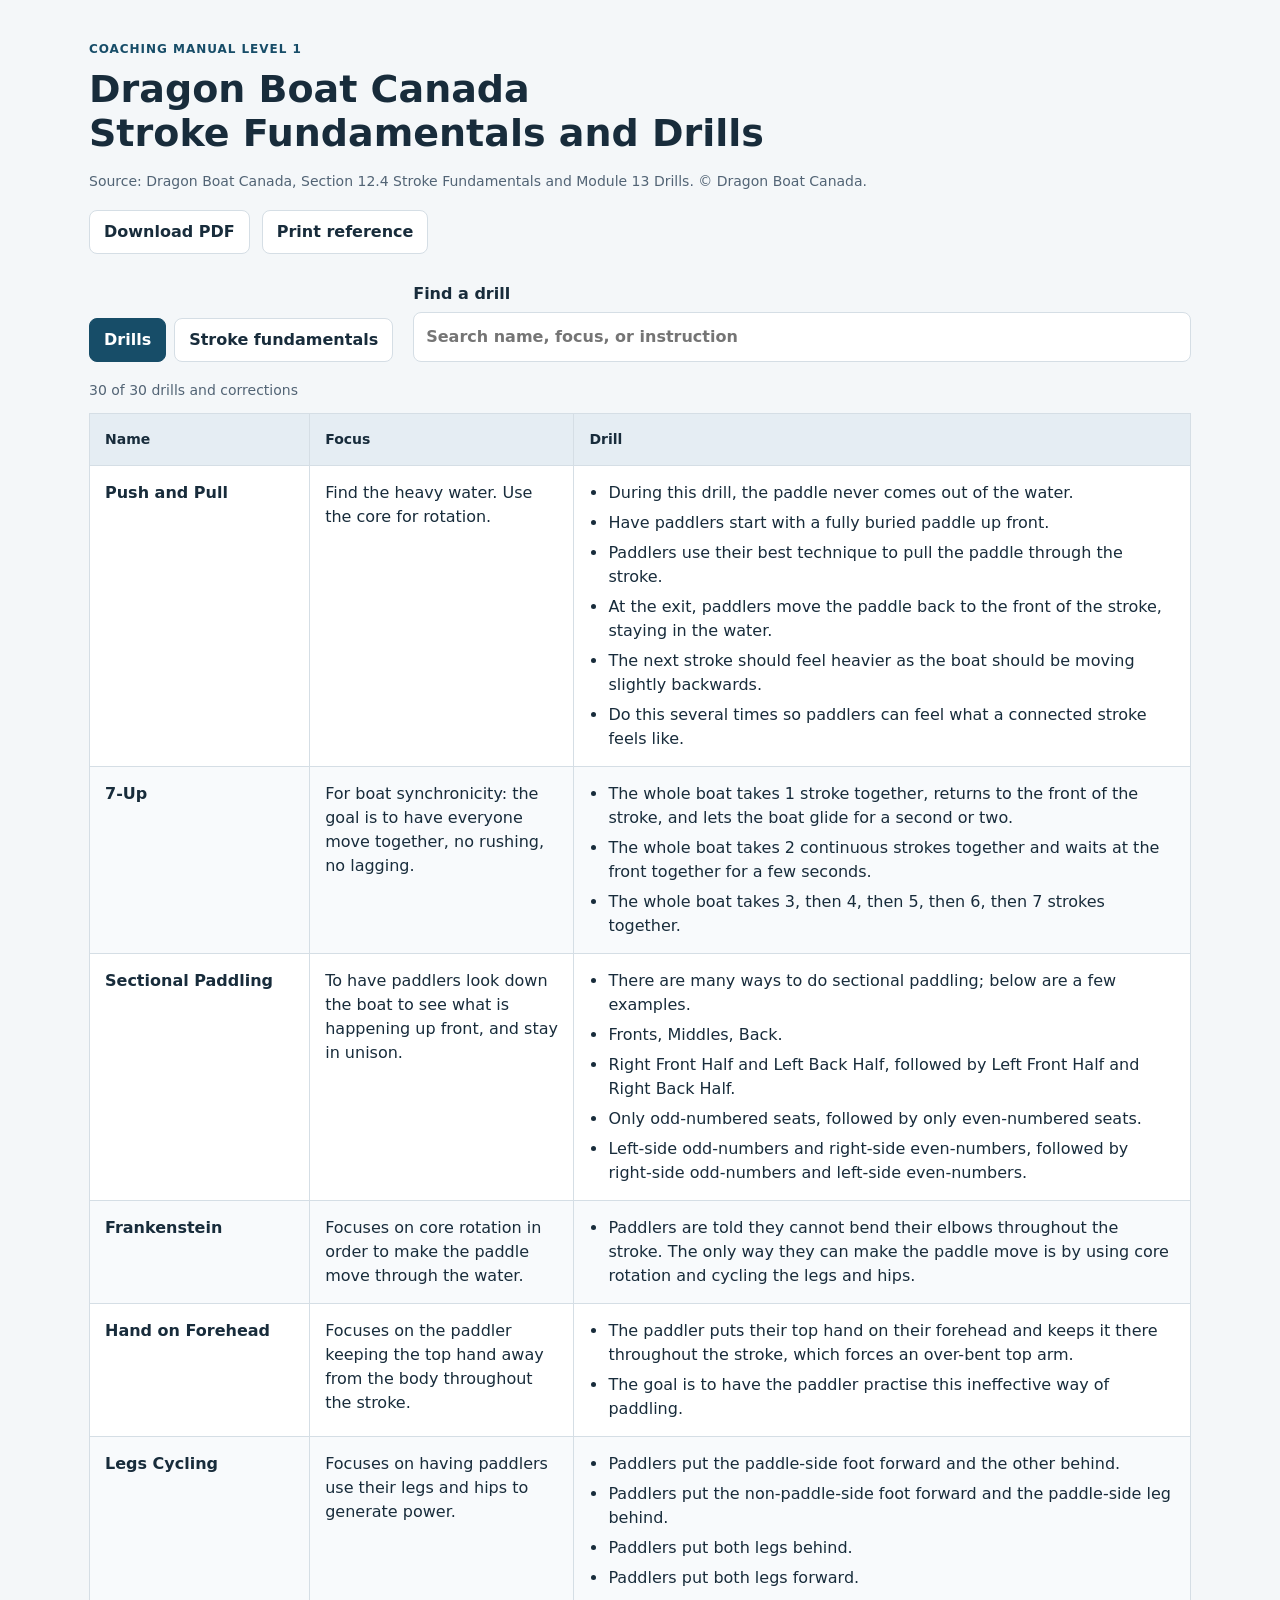
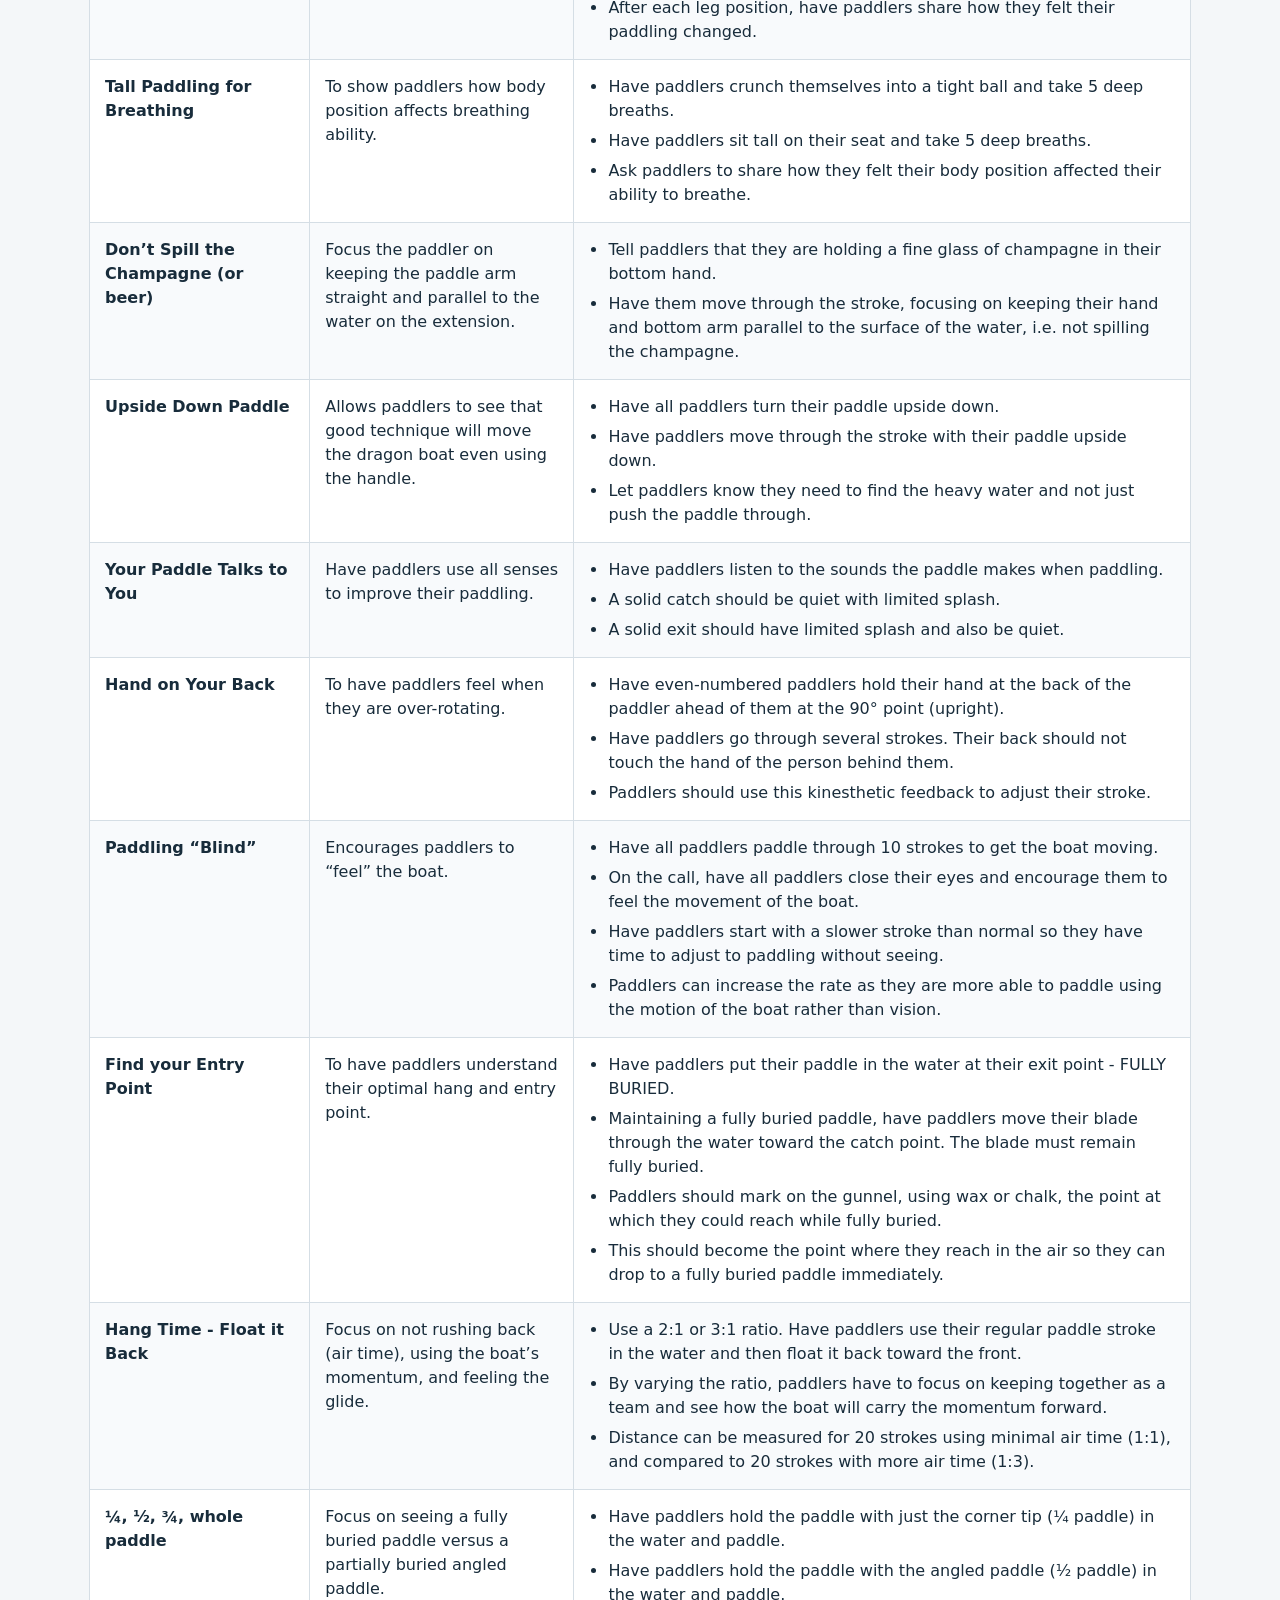
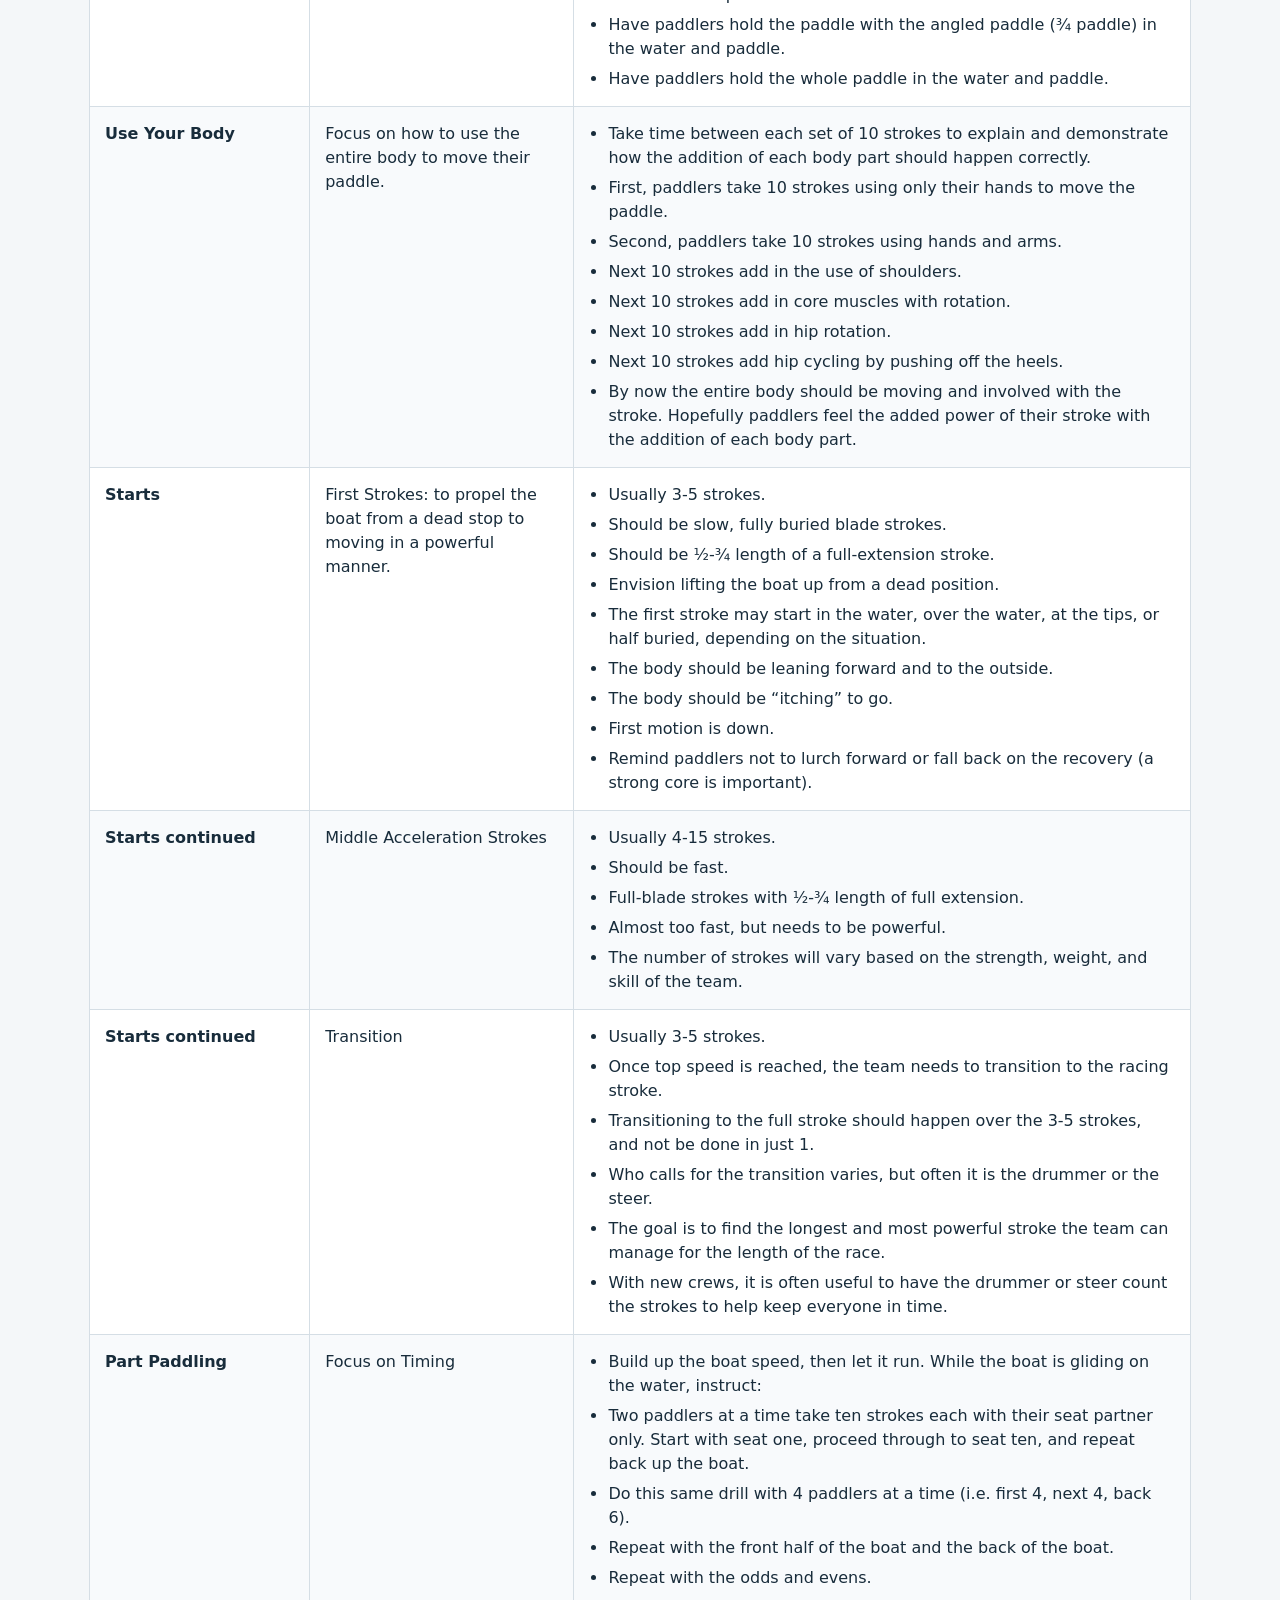
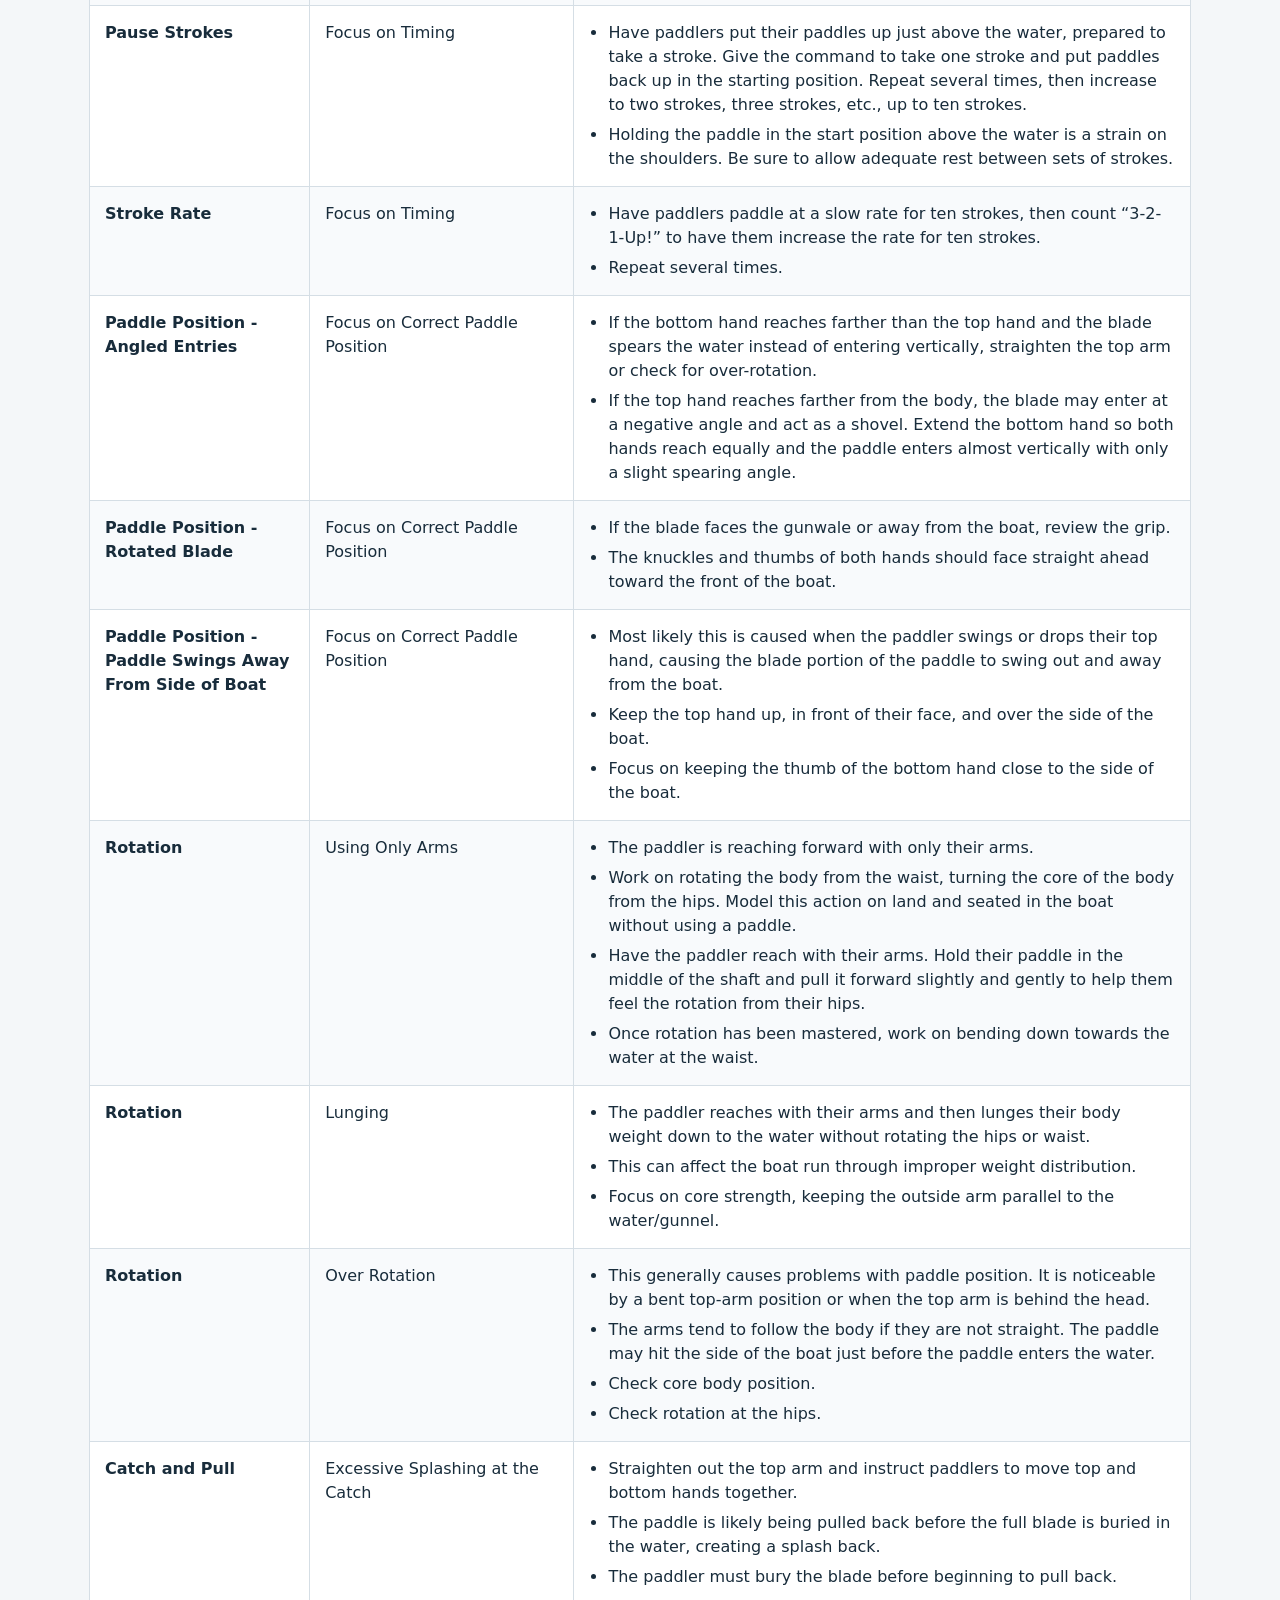
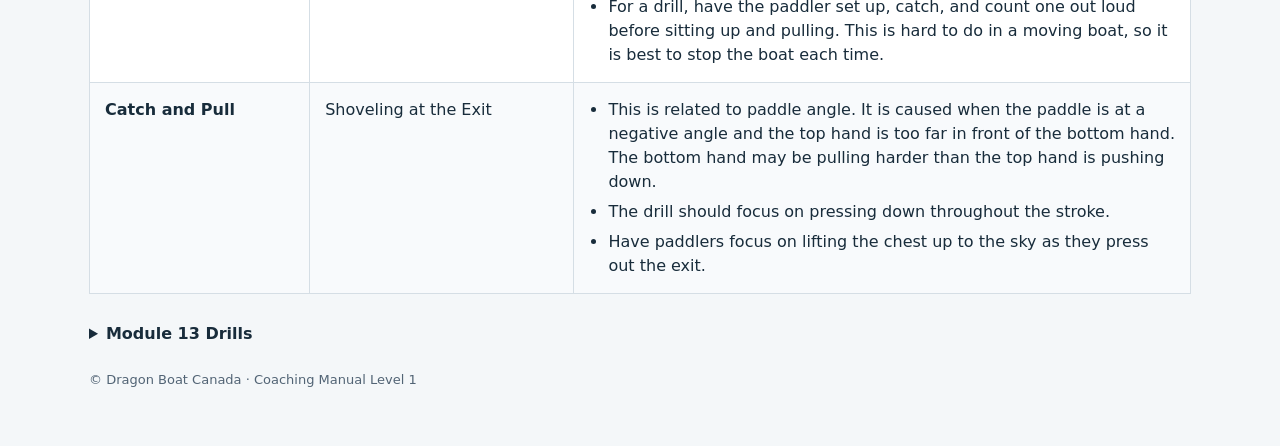
==== dbc-reference.html @ 9a739cdd "Add Dragon Boat Canada manual reference and PDF to coach library" ====
<!doctype html>
<html lang="en"><head><meta charset="utf-8"><meta name="viewport" content="width=device-width, initial-scale=1"><title>Dragon Boat Canada Coaching Reference</title>
<style>
:root{color-scheme:light;--ink:#182c3b;--muted:#526475;--line:#d5dee5;--blue:#174d68}*{box-sizing:border-box}body{margin:0;background:#f4f7f9;color:var(--ink);font:16px/1.5 system-ui,-apple-system,sans-serif}main{max-width:1150px;margin:auto;padding:32px 24px 56px}header{margin-bottom:28px}.eyebrow{font-size:12px;font-weight:700;letter-spacing:.08em;text-transform:uppercase;color:var(--blue)}h1{font-size:clamp(26px,4vw,38px);line-height:1.15;margin:10px 0 16px}h2{font-size:23px}p{margin:8px 0}.source{color:var(--muted);font-size:14px}.actions{display:flex;gap:12px;flex-wrap:wrap;margin-top:18px}a,button{font:inherit}a{color:var(--blue)}.action,button{border:1px solid var(--line);background:#fff;border-radius:8px;padding:9px 14px;color:var(--ink);text-decoration:none;font-weight:600;cursor:pointer}button[aria-pressed=true]{background:var(--blue);color:#fff;border-color:var(--blue)}button:focus-visible,a:focus-visible,input:focus-visible{outline:3px solid #efb44c;outline-offset:3px}.tools{display:flex;gap:20px;align-items:end;flex-wrap:wrap;margin-bottom:18px}.tabs{display:flex;gap:8px}label{display:grid;gap:6px;flex:1;min-width:200px;font-weight:600}input{padding:12px;border:1px solid var(--line);border-radius:8px;font:inherit;background:white;color:var(--ink)}.count{font-size:14px;color:var(--muted);margin-bottom:12px}table{width:100%;border-collapse:collapse;background:white;table-layout:fixed}th,td{border:1px solid var(--line);padding:15px;text-align:left;vertical-align:top}thead th{background:#e5edf3;font-size:14px}tbody tr:nth-child(even){background:#f8fafc}td:first-child{font-weight:650}td p{margin:0 0 7px}td ul{margin:0;padding-left:19px}li+li{margin-top:6px}#drillTable col:nth-child(1){width:20%}#drillTable col:nth-child(2){width:24%}#drillTable col:nth-child(3){width:56%}#fundTable col:nth-child(1){width:15%}.empty{padding:22px;background:#fff;border:1px solid var(--line)}[hidden]{display:none!important}details{margin-top:28px}summary{cursor:pointer;font-weight:700}details p{max-width:85ch}footer{margin-top:24px;color:var(--muted);font-size:13px}@media(max-width:640px){main{padding:22px 16px}.tabs{width:100%}table,tbody,tr,td{display:block;width:100%}thead{display:none}tr{border:1px solid var(--line);margin-bottom:16px}td{border:0;padding:12px 14px}td+td{border-top:1px solid #e8edf1}td:before{content:attr(data-label);display:block;color:var(--muted);font-size:12px;font-weight:700;text-transform:uppercase;margin-bottom:5px}td:first-child{background:#e5edf3}colgroup{display:none}}@media print{body{background:white;font-size:10pt}main{padding:0}.actions,.tools,details,.count{display:none}table{table-layout:auto}tr{break-inside:avoid}thead{display:table-header-group}th,td{padding:8px}h1{font-size:20pt}footer{font-size:8pt}}
</style></head><body><main>
<header><p class="eyebrow">Coaching Manual Level 1</p><h1>Dragon Boat Canada<br>Stroke Fundamentals and Drills</h1><p class="source">Source: Dragon Boat Canada, Section 12.4 Stroke Fundamentals and Module 13 Drills. © Dragon Boat Canada.</p><div class="actions"><a class="action" href="Dragon_Boat_Canada_Coach_Reference.pdf" download>Download PDF</a><button type="button" id="printReference">Print reference</button></div></header>
<div class="tools"><div class="tabs" role="group" aria-label="Reference section"><button type="button" data-view="drills" aria-pressed="true">Drills</button><button type="button" data-view="fundamentals" aria-pressed="false">Stroke fundamentals</button></div><label id="searchLabel">Find a drill<input id="search" type="search" placeholder="Search name, focus, or instruction"></label></div>
<section id="drillsView" aria-label="Drills"><p id="count" class="count" role="status"></p><table id="drillTable"><caption hidden>Dragon Boat Canada drills</caption><colgroup><col><col><col></colgroup><thead><tr><th scope="col">Name</th><th scope="col">Focus</th><th scope="col">Drill</th></tr></thead><tbody id="drillRows"></tbody></table><p id="empty" class="empty" hidden>No drills match that search.</p></section>
<section id="fundamentalsView" aria-label="Stroke fundamentals" hidden><table id="fundTable"><caption hidden>Stroke fundamentals by phase and level</caption><colgroup><col><col><col><col></colgroup><thead><tr><th scope="col">Stroke phase</th><th scope="col">Basic Position/Motion</th><th scope="col">Advanced Load</th><th scope="col">High Performance Speed</th></tr></thead><tbody id="fundRows"></tbody></table></section>
<details><summary>Module 13 Drills</summary><p>This will provide a few tried and tested drills to help a coach help their paddlers. It is always good practice to keep notes for oneself on what was effective and what can be modified for the next time. Collaborate with the coaches around you. Ask for their ideas and suggestions on how to help paddlers improve their stroke, and/or help the team work as a unit.</p><p>Good luck. Helping paddlers start with good technique will be beneficial to everyone.</p></details>
<footer>© Dragon Boat Canada · Coaching Manual Level 1</footer>
</main><script id="referenceData" type="application/json">{"drills": [{"name": "Push and Pull", "focus": "Find the heavy water. Use the core for rotation.", "instructions": ["During this drill, the paddle never comes out of the water.", "Have paddlers start with a fully buried paddle up front.", "Paddlers use their best technique to pull the paddle through the stroke.", "At the exit, paddlers move the paddle back to the front of the stroke, staying in the water.", "The next stroke should feel heavier as the boat should be moving slightly backwards.", "Do this several times so paddlers can feel what a connected stroke feels like."]}, {"name": "7-Up", "focus": "For boat synchronicity: the goal is to have everyone move together, no rushing, no lagging.", "instructions": ["The whole boat takes 1 stroke together, returns to the front of the stroke, and lets the boat glide for a second or two.", "The whole boat takes 2 continuous strokes together and waits at the front together for a few seconds.", "The whole boat takes 3, then 4, then 5, then 6, then 7 strokes together."]}, {"name": "Sectional Paddling", "focus": "To have paddlers look down the boat to see what is happening up front, and stay in unison.", "instructions": ["There are many ways to do sectional paddling; below are a few examples.", "Fronts, Middles, Back.", "Right Front Half and Left Back Half, followed by Left Front Half and Right Back Half.", "Only odd-numbered seats, followed by only even-numbered seats.", "Left-side odd-numbers and right-side even-numbers, followed by right-side odd-numbers and left-side even-numbers."]}, {"name": "Frankenstein", "focus": "Focuses on core rotation in order to make the paddle move through the water.", "instructions": ["Paddlers are told they cannot bend their elbows throughout the stroke. The only way they can make the paddle move is by using core rotation and cycling the legs and hips."]}, {"name": "Hand on Forehead", "focus": "Focuses on the paddler keeping the top hand away from the body throughout the stroke.", "instructions": ["The paddler puts their top hand on their forehead and keeps it there throughout the stroke, which forces an over-bent top arm.", "The goal is to have the paddler practise this ineffective way of paddling."]}, {"name": "Legs Cycling", "focus": "Focuses on having paddlers use their legs and hips to generate power.", "instructions": ["Paddlers put the paddle-side foot forward and the other behind.", "Paddlers put the non-paddle-side foot forward and the paddle-side leg behind.", "Paddlers put both legs behind.", "Paddlers put both legs forward.", "After each leg position, have paddlers share how they felt their paddling changed."]}, {"name": "Tall Paddling for Breathing", "focus": "To show paddlers how body position affects breathing ability.", "instructions": ["Have paddlers crunch themselves into a tight ball and take 5 deep breaths.", "Have paddlers sit tall on their seat and take 5 deep breaths.", "Ask paddlers to share how they felt their body position affected their ability to breathe."]}, {"name": "Don’t Spill the Champagne (or beer)", "focus": "Focus the paddler on keeping the paddle arm straight and parallel to the water on the extension.", "instructions": ["Tell paddlers that they are holding a fine glass of champagne in their bottom hand.", "Have them move through the stroke, focusing on keeping their hand and bottom arm parallel to the surface of the water, i.e. not spilling the champagne."]}, {"name": "Upside Down Paddle", "focus": "Allows paddlers to see that good technique will move the dragon boat even using the handle.", "instructions": ["Have all paddlers turn their paddle upside down.", "Have paddlers move through the stroke with their paddle upside down.", "Let paddlers know they need to find the heavy water and not just push the paddle through."]}, {"name": "Your Paddle Talks to You", "focus": "Have paddlers use all senses to improve their paddling.", "instructions": ["Have paddlers listen to the sounds the paddle makes when paddling.", "A solid catch should be quiet with limited splash.", "A solid exit should have limited splash and also be quiet."]}, {"name": "Hand on Your Back", "focus": "To have paddlers feel when they are over-rotating.", "instructions": ["Have even-numbered paddlers hold their hand at the back of the paddler ahead of them at the 90° point (upright).", "Have paddlers go through several strokes. Their back should not touch the hand of the person behind them.", "Paddlers should use this kinesthetic feedback to adjust their stroke."]}, {"name": "Paddling “Blind”", "focus": "Encourages paddlers to “feel” the boat.", "instructions": ["Have all paddlers paddle through 10 strokes to get the boat moving.", "On the call, have all paddlers close their eyes and encourage them to feel the movement of the boat.", "Have paddlers start with a slower stroke than normal so they have time to adjust to paddling without seeing.", "Paddlers can increase the rate as they are more able to paddle using the motion of the boat rather than vision."]}, {"name": "Find your Entry Point", "focus": "To have paddlers understand their optimal hang and entry point.", "instructions": ["Have paddlers put their paddle in the water at their exit point - FULLY BURIED.", "Maintaining a fully buried paddle, have paddlers move their blade through the water toward the catch point. The blade must remain fully buried.", "Paddlers should mark on the gunnel, using wax or chalk, the point at which they could reach while fully buried.", "This should become the point where they reach in the air so they can drop to a fully buried paddle immediately."]}, {"name": "Hang Time - Float it Back", "focus": "Focus on not rushing back (air time), using the boat’s momentum, and feeling the glide.", "instructions": ["Use a 2:1 or 3:1 ratio. Have paddlers use their regular paddle stroke in the water and then float it back toward the front.", "By varying the ratio, paddlers have to focus on keeping together as a team and see how the boat will carry the momentum forward.", "Distance can be measured for 20 strokes using minimal air time (1:1), and compared to 20 strokes with more air time (1:3)."]}, {"name": "¼, ½, ¾, whole paddle", "focus": "Focus on seeing a fully buried paddle versus a partially buried angled paddle.", "instructions": ["Have paddlers hold the paddle with just the corner tip (¼ paddle) in the water and paddle.", "Have paddlers hold the paddle with the angled paddle (½ paddle) in the water and paddle.", "Have paddlers hold the paddle with the angled paddle (¾ paddle) in the water and paddle.", "Have paddlers hold the whole paddle in the water and paddle."]}, {"name": "Use Your Body", "focus": "Focus on how to use the entire body to move their paddle.", "instructions": ["Take time between each set of 10 strokes to explain and demonstrate how the addition of each body part should happen correctly.", "First, paddlers take 10 strokes using only their hands to move the paddle.", "Second, paddlers take 10 strokes using hands and arms.", "Next 10 strokes add in the use of shoulders.", "Next 10 strokes add in core muscles with rotation.", "Next 10 strokes add in hip rotation.", "Next 10 strokes add hip cycling by pushing off the heels.", "By now the entire body should be moving and involved with the stroke. Hopefully paddlers feel the added power of their stroke with the addition of each body part."]}, {"name": "Starts", "focus": "First Strokes: to propel the boat from a dead stop to moving in a powerful manner.", "instructions": ["Usually 3-5 strokes.", "Should be slow, fully buried blade strokes.", "Should be ½-¾ length of a full-extension stroke.", "Envision lifting the boat up from a dead position.", "The first stroke may start in the water, over the water, at the tips, or half buried, depending on the situation.", "The body should be leaning forward and to the outside.", "The body should be “itching” to go.", "First motion is down.", "Remind paddlers not to lurch forward or fall back on the recovery (a strong core is important)."]}, {"name": "Starts continued", "focus": "Middle Acceleration Strokes", "instructions": ["Usually 4-15 strokes.", "Should be fast.", "Full-blade strokes with ½-¾ length of full extension.", "Almost too fast, but needs to be powerful.", "The number of strokes will vary based on the strength, weight, and skill of the team."]}, {"name": "Starts continued", "focus": "Transition", "instructions": ["Usually 3-5 strokes.", "Once top speed is reached, the team needs to transition to the racing stroke.", "Transitioning to the full stroke should happen over the 3-5 strokes, and not be done in just 1.", "Who calls for the transition varies, but often it is the drummer or the steer.", "The goal is to find the longest and most powerful stroke the team can manage for the length of the race.", "With new crews, it is often useful to have the drummer or steer count the strokes to help keep everyone in time."]}, {"name": "Part Paddling", "focus": "Focus on Timing", "instructions": ["Build up the boat speed, then let it run. While the boat is gliding on the water, instruct:", "Two paddlers at a time take ten strokes each with their seat partner only. Start with seat one, proceed through to seat ten, and repeat back up the boat.", "Do this same drill with 4 paddlers at a time (i.e. first 4, next 4, back 6).", "Repeat with the front half of the boat and the back of the boat.", "Repeat with the odds and evens."]}, {"name": "Pause Strokes", "focus": "Focus on Timing", "instructions": ["Have paddlers put their paddles up just above the water, prepared to take a stroke. Give the command to take one stroke and put paddles back up in the starting position. Repeat several times, then increase to two strokes, three strokes, etc., up to ten strokes.", "Holding the paddle in the start position above the water is a strain on the shoulders. Be sure to allow adequate rest between sets of strokes."]}, {"name": "Stroke Rate", "focus": "Focus on Timing", "instructions": ["Have paddlers paddle at a slow rate for ten strokes, then count “3-2-1-Up!” to have them increase the rate for ten strokes.", "Repeat several times."]}, {"name": "Paddle Position - Angled Entries", "focus": "Focus on Correct Paddle Position", "instructions": ["If the bottom hand reaches farther than the top hand and the blade spears the water instead of entering vertically, straighten the top arm or check for over-rotation.", "If the top hand reaches farther from the body, the blade may enter at a negative angle and act as a shovel. Extend the bottom hand so both hands reach equally and the paddle enters almost vertically with only a slight spearing angle."]}, {"name": "Paddle Position - Rotated Blade", "focus": "Focus on Correct Paddle Position", "instructions": ["If the blade faces the gunwale or away from the boat, review the grip.", "The knuckles and thumbs of both hands should face straight ahead toward the front of the boat."]}, {"name": "Paddle Position - Paddle Swings Away From Side of Boat", "focus": "Focus on Correct Paddle Position", "instructions": ["Most likely this is caused when the paddler swings or drops their top hand, causing the blade portion of the paddle to swing out and away from the boat.", "Keep the top hand up, in front of their face, and over the side of the boat.", "Focus on keeping the thumb of the bottom hand close to the side of the boat."]}, {"name": "Rotation", "focus": "Using Only Arms", "instructions": ["The paddler is reaching forward with only their arms.", "Work on rotating the body from the waist, turning the core of the body from the hips. Model this action on land and seated in the boat without using a paddle.", "Have the paddler reach with their arms. Hold their paddle in the middle of the shaft and pull it forward slightly and gently to help them feel the rotation from their hips.", "Once rotation has been mastered, work on bending down towards the water at the waist."]}, {"name": "Rotation", "focus": "Lunging", "instructions": ["The paddler reaches with their arms and then lunges their body weight down to the water without rotating the hips or waist.", "This can affect the boat run through improper weight distribution.", "Focus on core strength, keeping the outside arm parallel to the water/gunnel."]}, {"name": "Rotation", "focus": "Over Rotation", "instructions": ["This generally causes problems with paddle position. It is noticeable by a bent top-arm position or when the top arm is behind the head.", "The arms tend to follow the body if they are not straight. The paddle may hit the side of the boat just before the paddle enters the water.", "Check core body position.", "Check rotation at the hips."]}, {"name": "Catch and Pull", "focus": "Excessive Splashing at the Catch", "instructions": ["Straighten out the top arm and instruct paddlers to move top and bottom hands together.", "The paddle is likely being pulled back before the full blade is buried in the water, creating a splash back.", "The paddler must bury the blade before beginning to pull back.", "For a drill, have the paddler set up, catch, and count one out loud before sitting up and pulling. This is hard to do in a moving boat, so it is best to stop the boat each time."]}, {"name": "Catch and Pull", "focus": "Shoveling at the Exit", "instructions": ["This is related to paddle angle. It is caused when the paddle is at a negative angle and the top hand is too far in front of the bottom hand. The bottom hand may be pulling harder than the top hand is pushing down.", "The drill should focus on pressing down throughout the stroke.", "Have paddlers focus on lifting the chest up to the sky as they press out the exit."]}], "fundamentals": [[["Set-up loop"], ["Core/Torso posture", "Stable seated position", "Hip-to-shoulder rotation at setup"], ["Strong, open extended top arm", "Bottom-arm extension", "Lower-body load - loaded leg and rotated hips", "Tall body - hinge to use for entry"], ["Effective reach vs. absolute reach", "Complete set-up before moving to water"]], [["Catch"], ["Move body to water", "Paddle 90° or positive at bury", "Held rotation", "Fully buried blade before pull"], ["Applying weight to the water", "Finding support from the water", "Dropping bottom shoulder/lat to catch", "Loading top arm through body", "Finding load through body, not with arms"], ["Quick engagement to support", "Clean entry", "Establishing load at entry"]], [["Pull"], ["Lower body as momentum generator", "Hip - Core - Shoulder sequence of motion", "Arms follow body through stroke", "Constant depth of pull", "Movements continue throughout stroke"], ["Lift (sit-up) and rotate at the same time", "Lower (paddle-side) lat engaging", "Lift torso through lats from load on the water", "Downward pressure on blade", "Top arm tracks down and back, not forward"], ["Constant load on paddle, acceleration through the stroke", "Body ahead of hands/paddle through stroke"]], [["Exit/Recovery"], ["Body always slightly forward; athlete tall at exit", "Balanced (stable) movement through recovery", "Top arm not dropping below sternum", "Exit position at or before hip (high variability between crews)"], ["Continued paddle pressure to exit", "Using load of water to begin moving body forward", "Reload body through recovery", "Body moving forward to next set-up"], ["Quick disengagement from water - minimum time from load to paddle out of water", "Controlled recovery at speed - complete reload quickly to set-up", "Quiet recovery - minimum extraneous motion during recovery"]]]}</script><script>
const data=JSON.parse(document.getElementById('referenceData').textContent);
const esc=s=>String(s).replace(/[&<>"']/g,c=>({'&':'&amp;','<':'&lt;','>':'&gt;','"':'&quot;',"'":'&#39;'}[c]));
function renderDrills(query=''){const q=query.trim().toLocaleLowerCase();const rows=data.drills.filter(r=>[r.name,r.focus,...r.instructions].join(' ').toLocaleLowerCase().includes(q));document.getElementById('drillRows').innerHTML=rows.map(r=>`<tr><td data-label="Name">${esc(r.name)}</td><td data-label="Focus">${esc(r.focus)}</td><td data-label="Drill"><ul>${r.instructions.map(t=>`<li>${esc(t)}</li>`).join('')}</ul></td></tr>`).join('');document.getElementById('count').textContent=`${rows.length} of ${data.drills.length} drills and corrections`;document.getElementById('drillTable').hidden=!rows.length;document.getElementById('empty').hidden=!!rows.length;}
document.getElementById('fundRows').innerHTML=data.fundamentals.map(row=>`<tr>${row.map((col,i)=>`<td data-label="${['Stroke phase','Basic Position/Motion','Advanced Load','High Performance Speed'][i]}">${i===0?esc(col.join(' ')):`<ul>${col.map(t=>`<li>${esc(t)}</li>`).join('')}</ul>`}</td>`).join('')}</tr>`).join('');
document.getElementById('search').addEventListener('input',e=>renderDrills(e.target.value));document.querySelectorAll('[data-view]').forEach(b=>b.addEventListener('click',()=>{const isDrills=b.dataset.view==='drills';document.getElementById('drillsView').hidden=!isDrills;document.getElementById('fundamentalsView').hidden=isDrills;document.getElementById('searchLabel').hidden=!isDrills;document.querySelectorAll('[data-view]').forEach(x=>x.setAttribute('aria-pressed',String(x===b)));}));document.getElementById('printReference').addEventListener('click',()=>window.print());renderDrills();
</script></body></html>
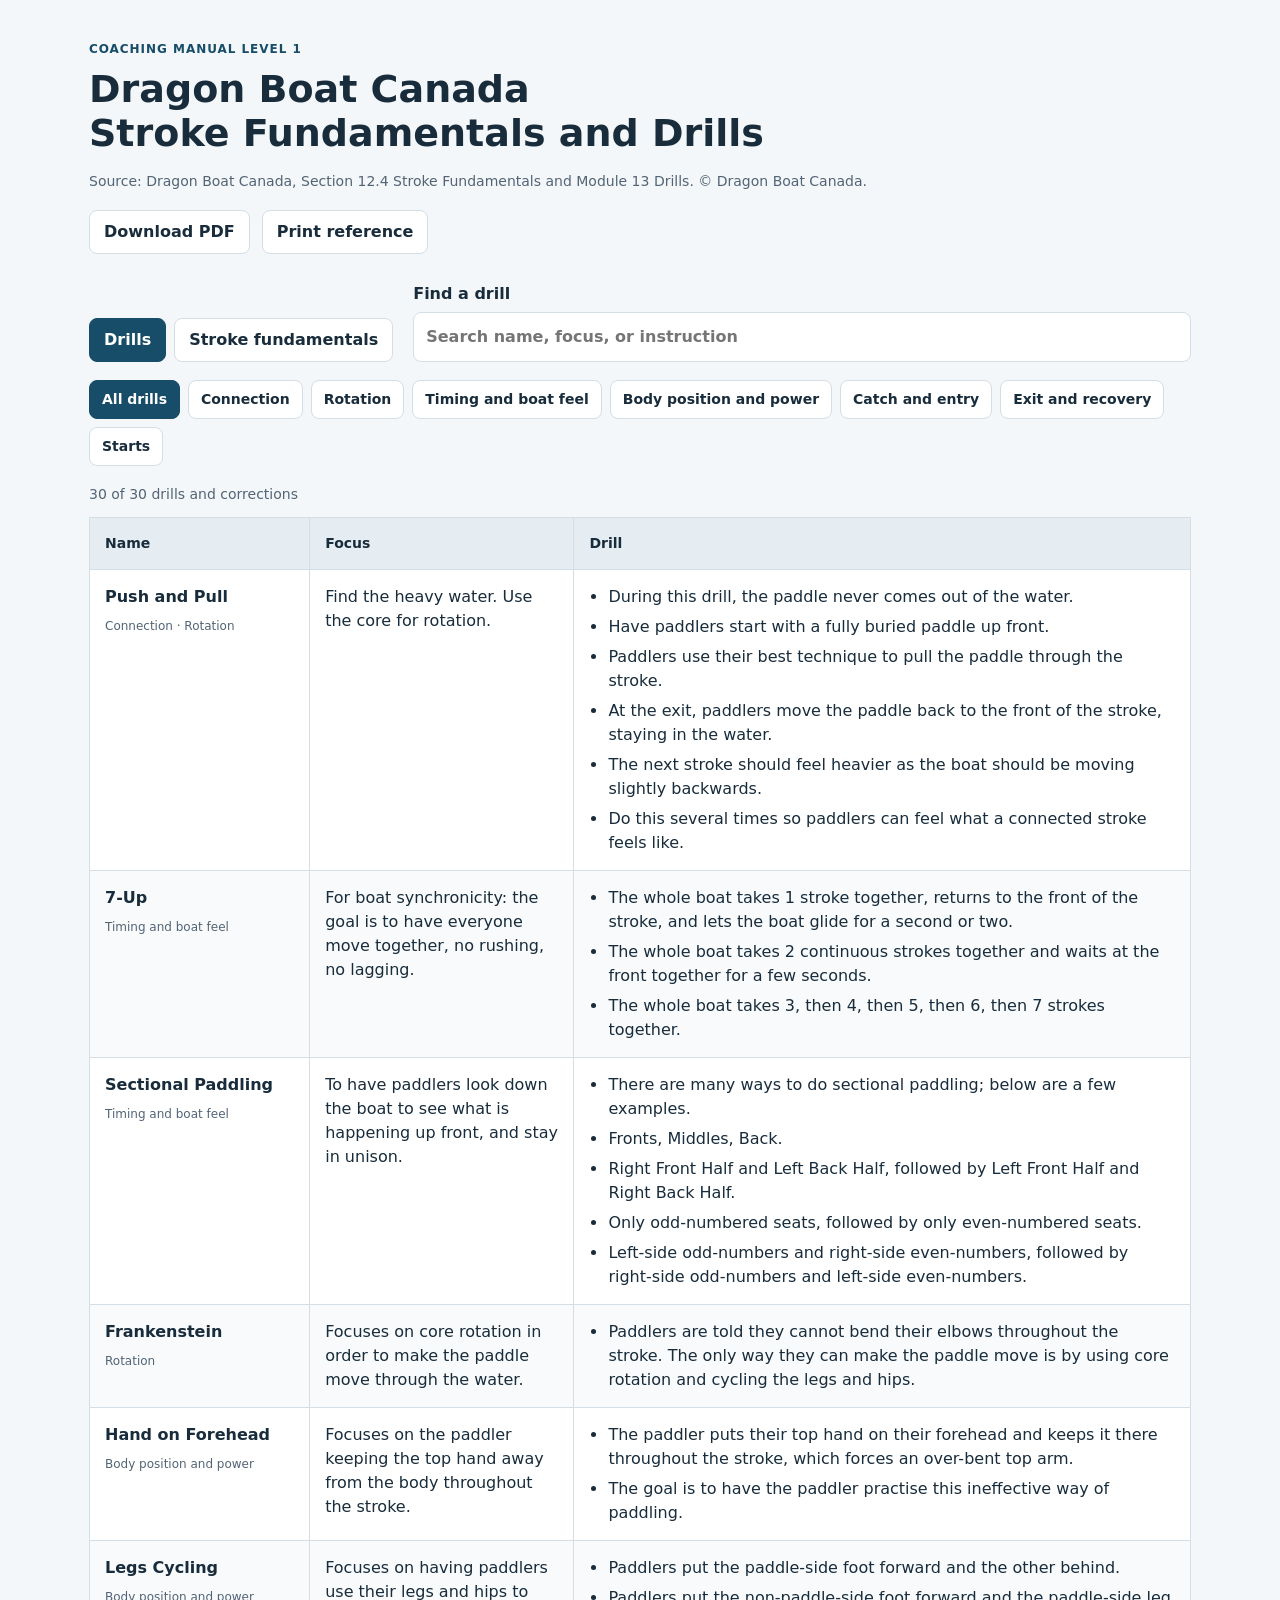
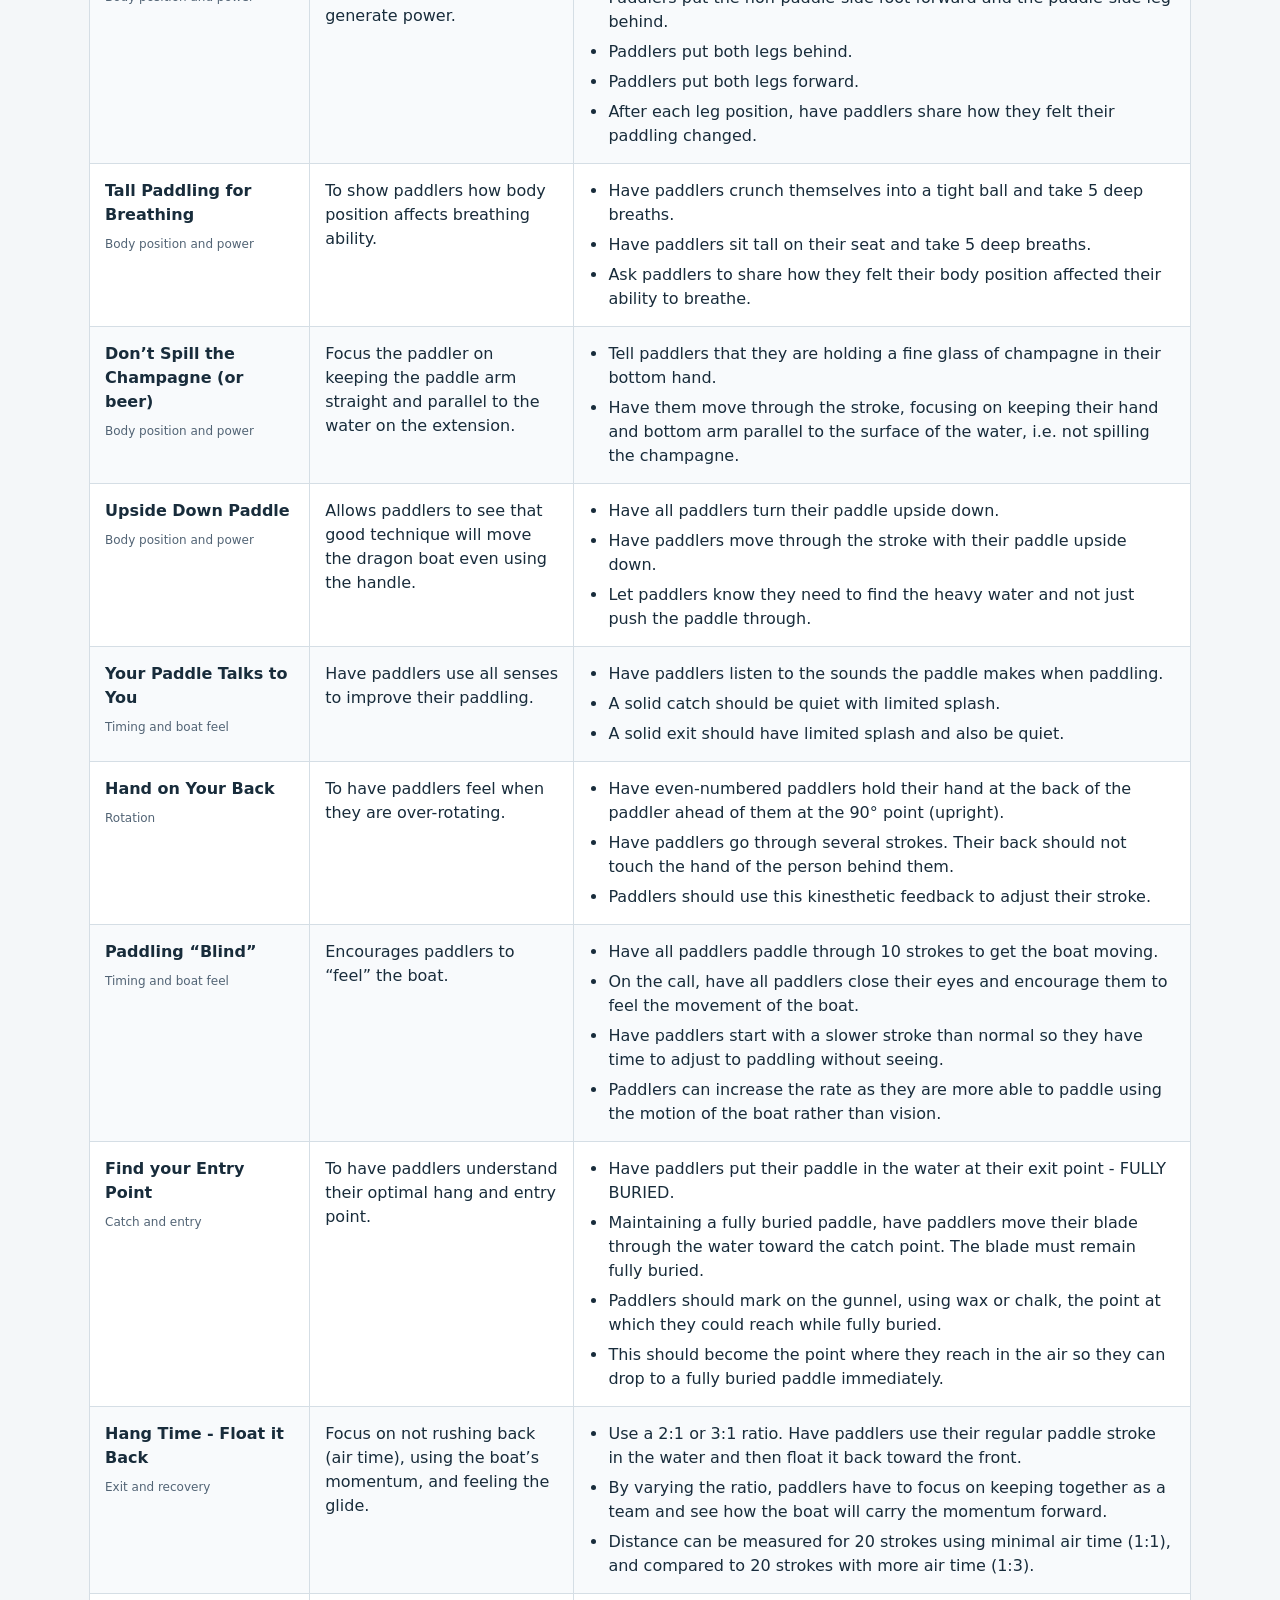
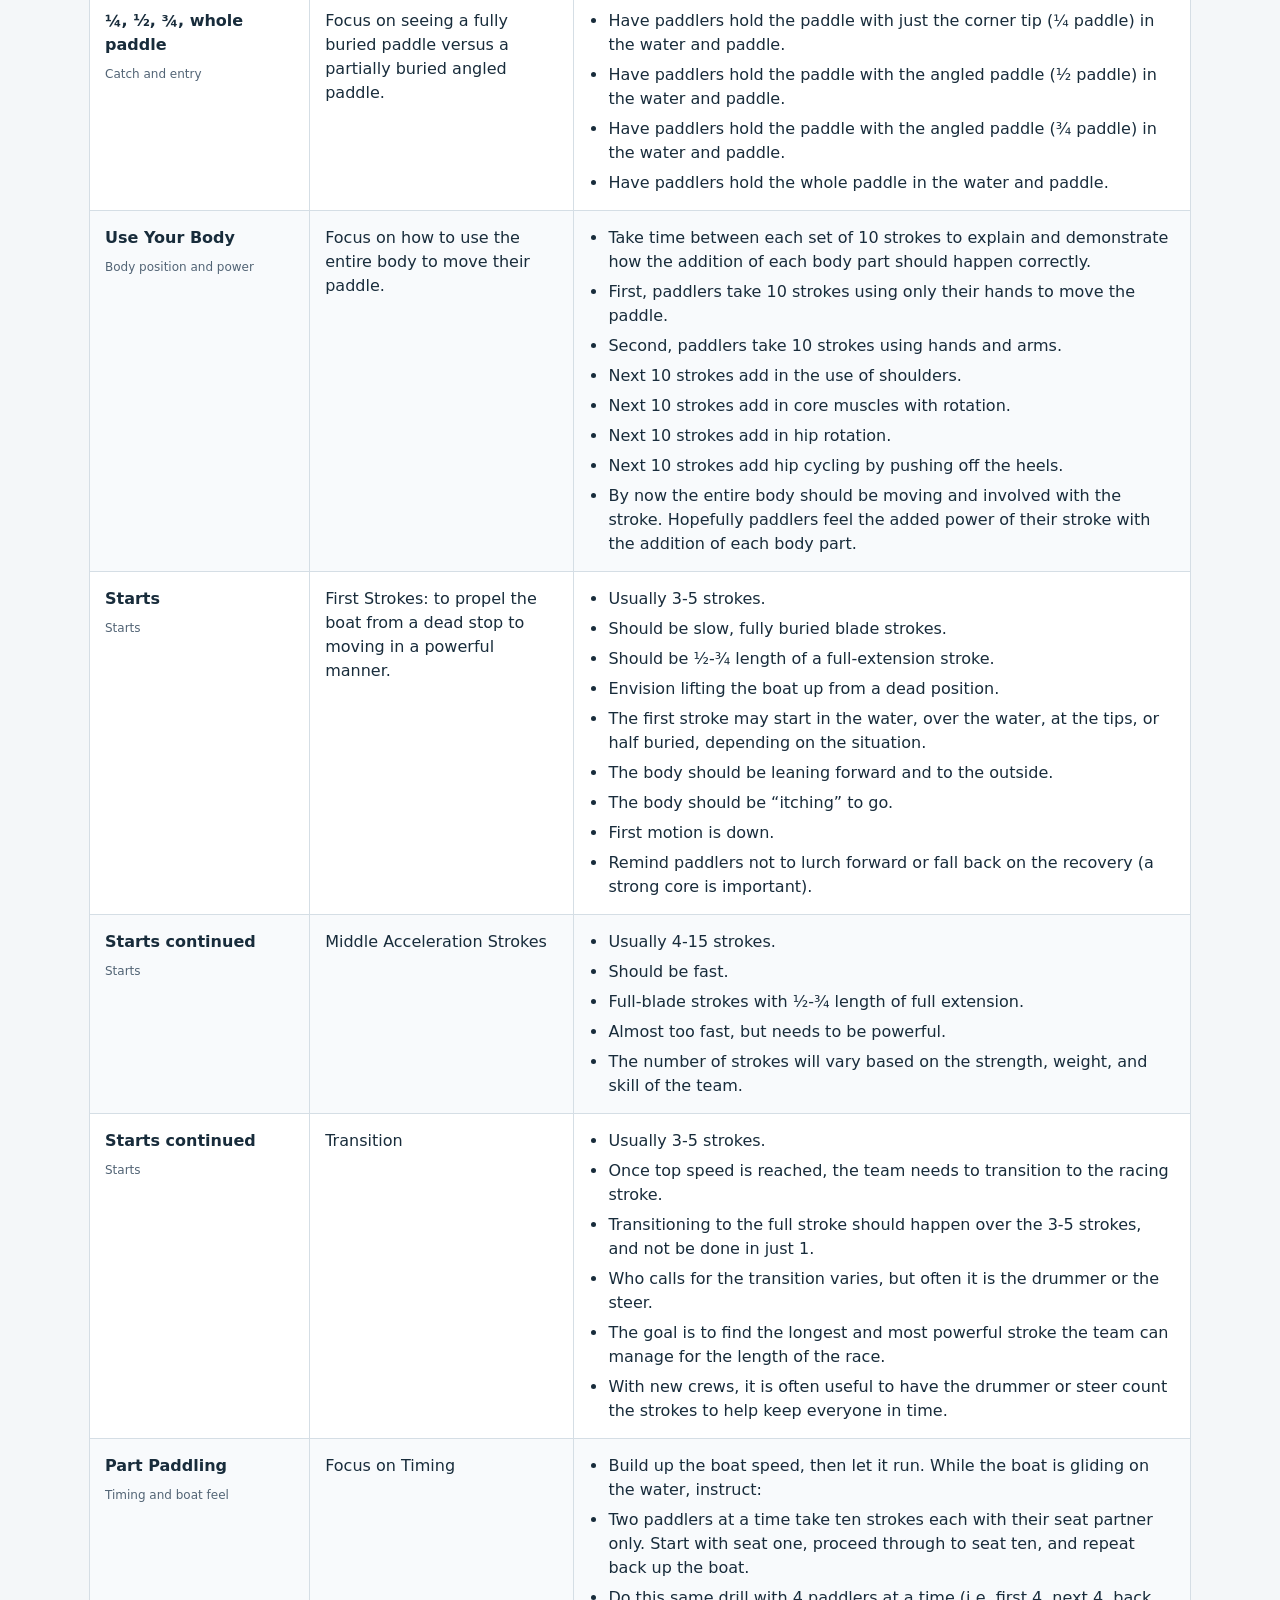
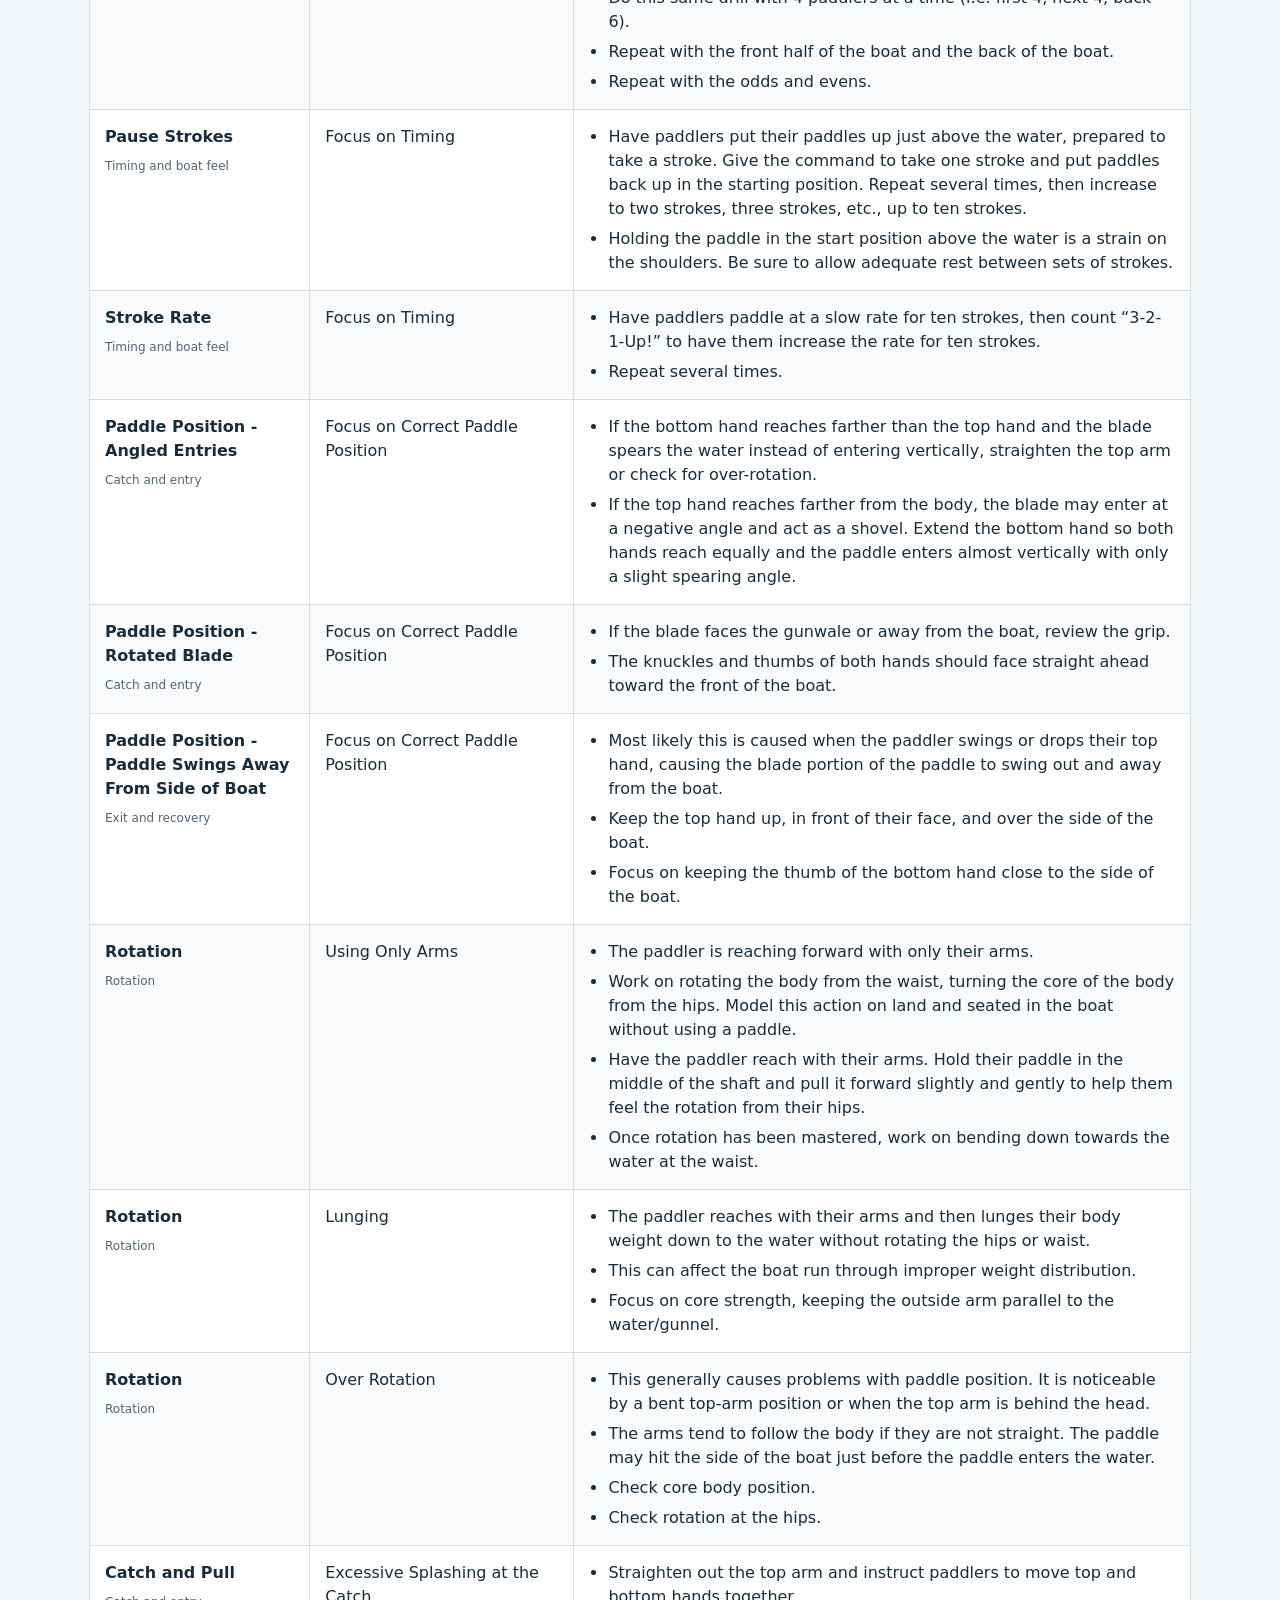
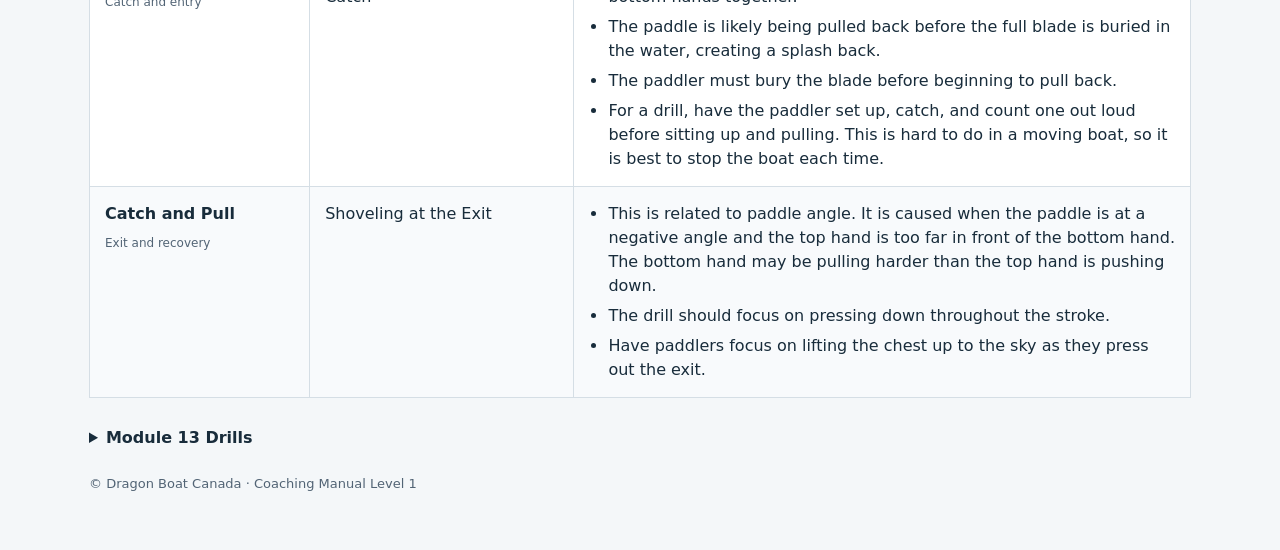
==== commit 482e835a: "Add clickable drill categories to the Dragon Boat Canada reference" ====
--- a/dbc-reference.html
+++ b/dbc-reference.html
@@ -2,17 +2,35 @@
 <html lang="en"><head><meta charset="utf-8"><meta name="viewport" content="width=device-width, initial-scale=1"><title>Dragon Boat Canada Coaching Reference</title>
 <style>
 :root{color-scheme:light;--ink:#182c3b;--muted:#526475;--line:#d5dee5;--blue:#174d68}*{box-sizing:border-box}body{margin:0;background:#f4f7f9;color:var(--ink);font:16px/1.5 system-ui,-apple-system,sans-serif}main{max-width:1150px;margin:auto;padding:32px 24px 56px}header{margin-bottom:28px}.eyebrow{font-size:12px;font-weight:700;letter-spacing:.08em;text-transform:uppercase;color:var(--blue)}h1{font-size:clamp(26px,4vw,38px);line-height:1.15;margin:10px 0 16px}h2{font-size:23px}p{margin:8px 0}.source{color:var(--muted);font-size:14px}.actions{display:flex;gap:12px;flex-wrap:wrap;margin-top:18px}a,button{font:inherit}a{color:var(--blue)}.action,button{border:1px solid var(--line);background:#fff;border-radius:8px;padding:9px 14px;color:var(--ink);text-decoration:none;font-weight:600;cursor:pointer}button[aria-pressed=true]{background:var(--blue);color:#fff;border-color:var(--blue)}button:focus-visible,a:focus-visible,input:focus-visible{outline:3px solid #efb44c;outline-offset:3px}.tools{display:flex;gap:20px;align-items:end;flex-wrap:wrap;margin-bottom:18px}.tabs{display:flex;gap:8px}label{display:grid;gap:6px;flex:1;min-width:200px;font-weight:600}input{padding:12px;border:1px solid var(--line);border-radius:8px;font:inherit;background:white;color:var(--ink)}.count{font-size:14px;color:var(--muted);margin-bottom:12px}table{width:100%;border-collapse:collapse;background:white;table-layout:fixed}th,td{border:1px solid var(--line);padding:15px;text-align:left;vertical-align:top}thead th{background:#e5edf3;font-size:14px}tbody tr:nth-child(even){background:#f8fafc}td:first-child{font-weight:650}td p{margin:0 0 7px}td ul{margin:0;padding-left:19px}li+li{margin-top:6px}#drillTable col:nth-child(1){width:20%}#drillTable col:nth-child(2){width:24%}#drillTable col:nth-child(3){width:56%}#fundTable col:nth-child(1){width:15%}.empty{padding:22px;background:#fff;border:1px solid var(--line)}[hidden]{display:none!important}details{margin-top:28px}summary{cursor:pointer;font-weight:700}details p{max-width:85ch}footer{margin-top:24px;color:var(--muted);font-size:13px}@media(max-width:640px){main{padding:22px 16px}.tabs{width:100%}table,tbody,tr,td{display:block;width:100%}thead{display:none}tr{border:1px solid var(--line);margin-bottom:16px}td{border:0;padding:12px 14px}td+td{border-top:1px solid #e8edf1}td:before{content:attr(data-label);display:block;color:var(--muted);font-size:12px;font-weight:700;text-transform:uppercase;margin-bottom:5px}td:first-child{background:#e5edf3}colgroup{display:none}}@media print{body{background:white;font-size:10pt}main{padding:0}.actions,.tools,details,.count{display:none}table{table-layout:auto}tr{break-inside:avoid}thead{display:table-header-group}th,td{padding:8px}h1{font-size:20pt}footer{font-size:8pt}}
-</style></head><body><main>
+.category-filters{display:flex;gap:8px;flex-wrap:wrap;margin:4px 0 18px}.category-filters button{font-size:14px;padding:8px 12px}.drill-area{display:block;font-size:12px;font-weight:500;color:var(--muted);margin-top:8px}@media print{.category-filters{display:none}}</style></head><body><main>
 <header><p class="eyebrow">Coaching Manual Level 1</p><h1>Dragon Boat Canada<br>Stroke Fundamentals and Drills</h1><p class="source">Source: Dragon Boat Canada, Section 12.4 Stroke Fundamentals and Module 13 Drills. © Dragon Boat Canada.</p><div class="actions"><a class="action" href="Dragon_Boat_Canada_Coach_Reference.pdf" download>Download PDF</a><button type="button" id="printReference">Print reference</button></div></header>
 <div class="tools"><div class="tabs" role="group" aria-label="Reference section"><button type="button" data-view="drills" aria-pressed="true">Drills</button><button type="button" data-view="fundamentals" aria-pressed="false">Stroke fundamentals</button></div><label id="searchLabel">Find a drill<input id="search" type="search" placeholder="Search name, focus, or instruction"></label></div>
-<section id="drillsView" aria-label="Drills"><p id="count" class="count" role="status"></p><table id="drillTable"><caption hidden>Dragon Boat Canada drills</caption><colgroup><col><col><col></colgroup><thead><tr><th scope="col">Name</th><th scope="col">Focus</th><th scope="col">Drill</th></tr></thead><tbody id="drillRows"></tbody></table><p id="empty" class="empty" hidden>No drills match that search.</p></section>
+<section id="drillsView" aria-label="Drills"><nav id="categoryFilters" class="category-filters" aria-label="Drill areas"></nav><p id="count" class="count" role="status"></p><table id="drillTable"><caption hidden>Dragon Boat Canada drills</caption><colgroup><col><col><col></colgroup><thead><tr><th scope="col">Name</th><th scope="col">Focus</th><th scope="col">Drill</th></tr></thead><tbody id="drillRows"></tbody></table><p id="empty" class="empty" hidden>No drills match that search.</p></section>
 <section id="fundamentalsView" aria-label="Stroke fundamentals" hidden><table id="fundTable"><caption hidden>Stroke fundamentals by phase and level</caption><colgroup><col><col><col><col></colgroup><thead><tr><th scope="col">Stroke phase</th><th scope="col">Basic Position/Motion</th><th scope="col">Advanced Load</th><th scope="col">High Performance Speed</th></tr></thead><tbody id="fundRows"></tbody></table></section>
 <details><summary>Module 13 Drills</summary><p>This will provide a few tried and tested drills to help a coach help their paddlers. It is always good practice to keep notes for oneself on what was effective and what can be modified for the next time. Collaborate with the coaches around you. Ask for their ideas and suggestions on how to help paddlers improve their stroke, and/or help the team work as a unit.</p><p>Good luck. Helping paddlers start with good technique will be beneficial to everyone.</p></details>
 <footer>© Dragon Boat Canada · Coaching Manual Level 1</footer>
-</main><script id="referenceData" type="application/json">{"drills": [{"name": "Push and Pull", "focus": "Find the heavy water. Use the core for rotation.", "instructions": ["During this drill, the paddle never comes out of the water.", "Have paddlers start with a fully buried paddle up front.", "Paddlers use their best technique to pull the paddle through the stroke.", "At the exit, paddlers move the paddle back to the front of the stroke, staying in the water.", "The next stroke should feel heavier as the boat should be moving slightly backwards.", "Do this several times so paddlers can feel what a connected stroke feels like."]}, {"name": "7-Up", "focus": "For boat synchronicity: the goal is to have everyone move together, no rushing, no lagging.", "instructions": ["The whole boat takes 1 stroke together, returns to the front of the stroke, and lets the boat glide for a second or two.", "The whole boat takes 2 continuous strokes together and waits at the front together for a few seconds.", "The whole boat takes 3, then 4, then 5, then 6, then 7 strokes together."]}, {"name": "Sectional Paddling", "focus": "To have paddlers look down the boat to see what is happening up front, and stay in unison.", "instructions": ["There are many ways to do sectional paddling; below are a few examples.", "Fronts, Middles, Back.", "Right Front Half and Left Back Half, followed by Left Front Half and Right Back Half.", "Only odd-numbered seats, followed by only even-numbered seats.", "Left-side odd-numbers and right-side even-numbers, followed by right-side odd-numbers and left-side even-numbers."]}, {"name": "Frankenstein", "focus": "Focuses on core rotation in order to make the paddle move through the water.", "instructions": ["Paddlers are told they cannot bend their elbows throughout the stroke. The only way they can make the paddle move is by using core rotation and cycling the legs and hips."]}, {"name": "Hand on Forehead", "focus": "Focuses on the paddler keeping the top hand away from the body throughout the stroke.", "instructions": ["The paddler puts their top hand on their forehead and keeps it there throughout the stroke, which forces an over-bent top arm.", "The goal is to have the paddler practise this ineffective way of paddling."]}, {"name": "Legs Cycling", "focus": "Focuses on having paddlers use their legs and hips to generate power.", "instructions": ["Paddlers put the paddle-side foot forward and the other behind.", "Paddlers put the non-paddle-side foot forward and the paddle-side leg behind.", "Paddlers put both legs behind.", "Paddlers put both legs forward.", "After each leg position, have paddlers share how they felt their paddling changed."]}, {"name": "Tall Paddling for Breathing", "focus": "To show paddlers how body position affects breathing ability.", "instructions": ["Have paddlers crunch themselves into a tight ball and take 5 deep breaths.", "Have paddlers sit tall on their seat and take 5 deep breaths.", "Ask paddlers to share how they felt their body position affected their ability to breathe."]}, {"name": "Don’t Spill the Champagne (or beer)", "focus": "Focus the paddler on keeping the paddle arm straight and parallel to the water on the extension.", "instructions": ["Tell paddlers that they are holding a fine glass of champagne in their bottom hand.", "Have them move through the stroke, focusing on keeping their hand and bottom arm parallel to the surface of the water, i.e. not spilling the champagne."]}, {"name": "Upside Down Paddle", "focus": "Allows paddlers to see that good technique will move the dragon boat even using the handle.", "instructions": ["Have all paddlers turn their paddle upside down.", "Have paddlers move through the stroke with their paddle upside down.", "Let paddlers know they need to find the heavy water and not just push the paddle through."]}, {"name": "Your Paddle Talks to You", "focus": "Have paddlers use all senses to improve their paddling.", "instructions": ["Have paddlers listen to the sounds the paddle makes when paddling.", "A solid catch should be quiet with limited splash.", "A solid exit should have limited splash and also be quiet."]}, {"name": "Hand on Your Back", "focus": "To have paddlers feel when they are over-rotating.", "instructions": ["Have even-numbered paddlers hold their hand at the back of the paddler ahead of them at the 90° point (upright).", "Have paddlers go through several strokes. Their back should not touch the hand of the person behind them.", "Paddlers should use this kinesthetic feedback to adjust their stroke."]}, {"name": "Paddling “Blind”", "focus": "Encourages paddlers to “feel” the boat.", "instructions": ["Have all paddlers paddle through 10 strokes to get the boat moving.", "On the call, have all paddlers close their eyes and encourage them to feel the movement of the boat.", "Have paddlers start with a slower stroke than normal so they have time to adjust to paddling without seeing.", "Paddlers can increase the rate as they are more able to paddle using the motion of the boat rather than vision."]}, {"name": "Find your Entry Point", "focus": "To have paddlers understand their optimal hang and entry point.", "instructions": ["Have paddlers put their paddle in the water at their exit point - FULLY BURIED.", "Maintaining a fully buried paddle, have paddlers move their blade through the water toward the catch point. The blade must remain fully buried.", "Paddlers should mark on the gunnel, using wax or chalk, the point at which they could reach while fully buried.", "This should become the point where they reach in the air so they can drop to a fully buried paddle immediately."]}, {"name": "Hang Time - Float it Back", "focus": "Focus on not rushing back (air time), using the boat’s momentum, and feeling the glide.", "instructions": ["Use a 2:1 or 3:1 ratio. Have paddlers use their regular paddle stroke in the water and then float it back toward the front.", "By varying the ratio, paddlers have to focus on keeping together as a team and see how the boat will carry the momentum forward.", "Distance can be measured for 20 strokes using minimal air time (1:1), and compared to 20 strokes with more air time (1:3)."]}, {"name": "¼, ½, ¾, whole paddle", "focus": "Focus on seeing a fully buried paddle versus a partially buried angled paddle.", "instructions": ["Have paddlers hold the paddle with just the corner tip (¼ paddle) in the water and paddle.", "Have paddlers hold the paddle with the angled paddle (½ paddle) in the water and paddle.", "Have paddlers hold the paddle with the angled paddle (¾ paddle) in the water and paddle.", "Have paddlers hold the whole paddle in the water and paddle."]}, {"name": "Use Your Body", "focus": "Focus on how to use the entire body to move their paddle.", "instructions": ["Take time between each set of 10 strokes to explain and demonstrate how the addition of each body part should happen correctly.", "First, paddlers take 10 strokes using only their hands to move the paddle.", "Second, paddlers take 10 strokes using hands and arms.", "Next 10 strokes add in the use of shoulders.", "Next 10 strokes add in core muscles with rotation.", "Next 10 strokes add in hip rotation.", "Next 10 strokes add hip cycling by pushing off the heels.", "By now the entire body should be moving and involved with the stroke. Hopefully paddlers feel the added power of their stroke with the addition of each body part."]}, {"name": "Starts", "focus": "First Strokes: to propel the boat from a dead stop to moving in a powerful manner.", "instructions": ["Usually 3-5 strokes.", "Should be slow, fully buried blade strokes.", "Should be ½-¾ length of a full-extension stroke.", "Envision lifting the boat up from a dead position.", "The first stroke may start in the water, over the water, at the tips, or half buried, depending on the situation.", "The body should be leaning forward and to the outside.", "The body should be “itching” to go.", "First motion is down.", "Remind paddlers not to lurch forward or fall back on the recovery (a strong core is important)."]}, {"name": "Starts continued", "focus": "Middle Acceleration Strokes", "instructions": ["Usually 4-15 strokes.", "Should be fast.", "Full-blade strokes with ½-¾ length of full extension.", "Almost too fast, but needs to be powerful.", "The number of strokes will vary based on the strength, weight, and skill of the team."]}, {"name": "Starts continued", "focus": "Transition", "instructions": ["Usually 3-5 strokes.", "Once top speed is reached, the team needs to transition to the racing stroke.", "Transitioning to the full stroke should happen over the 3-5 strokes, and not be done in just 1.", "Who calls for the transition varies, but often it is the drummer or the steer.", "The goal is to find the longest and most powerful stroke the team can manage for the length of the race.", "With new crews, it is often useful to have the drummer or steer count the strokes to help keep everyone in time."]}, {"name": "Part Paddling", "focus": "Focus on Timing", "instructions": ["Build up the boat speed, then let it run. While the boat is gliding on the water, instruct:", "Two paddlers at a time take ten strokes each with their seat partner only. Start with seat one, proceed through to seat ten, and repeat back up the boat.", "Do this same drill with 4 paddlers at a time (i.e. first 4, next 4, back 6).", "Repeat with the front half of the boat and the back of the boat.", "Repeat with the odds and evens."]}, {"name": "Pause Strokes", "focus": "Focus on Timing", "instructions": ["Have paddlers put their paddles up just above the water, prepared to take a stroke. Give the command to take one stroke and put paddles back up in the starting position. Repeat several times, then increase to two strokes, three strokes, etc., up to ten strokes.", "Holding the paddle in the start position above the water is a strain on the shoulders. Be sure to allow adequate rest between sets of strokes."]}, {"name": "Stroke Rate", "focus": "Focus on Timing", "instructions": ["Have paddlers paddle at a slow rate for ten strokes, then count “3-2-1-Up!” to have them increase the rate for ten strokes.", "Repeat several times."]}, {"name": "Paddle Position - Angled Entries", "focus": "Focus on Correct Paddle Position", "instructions": ["If the bottom hand reaches farther than the top hand and the blade spears the water instead of entering vertically, straighten the top arm or check for over-rotation.", "If the top hand reaches farther from the body, the blade may enter at a negative angle and act as a shovel. Extend the bottom hand so both hands reach equally and the paddle enters almost vertically with only a slight spearing angle."]}, {"name": "Paddle Position - Rotated Blade", "focus": "Focus on Correct Paddle Position", "instructions": ["If the blade faces the gunwale or away from the boat, review the grip.", "The knuckles and thumbs of both hands should face straight ahead toward the front of the boat."]}, {"name": "Paddle Position - Paddle Swings Away From Side of Boat", "focus": "Focus on Correct Paddle Position", "instructions": ["Most likely this is caused when the paddler swings or drops their top hand, causing the blade portion of the paddle to swing out and away from the boat.", "Keep the top hand up, in front of their face, and over the side of the boat.", "Focus on keeping the thumb of the bottom hand close to the side of the boat."]}, {"name": "Rotation", "focus": "Using Only Arms", "instructions": ["The paddler is reaching forward with only their arms.", "Work on rotating the body from the waist, turning the core of the body from the hips. Model this action on land and seated in the boat without using a paddle.", "Have the paddler reach with their arms. Hold their paddle in the middle of the shaft and pull it forward slightly and gently to help them feel the rotation from their hips.", "Once rotation has been mastered, work on bending down towards the water at the waist."]}, {"name": "Rotation", "focus": "Lunging", "instructions": ["The paddler reaches with their arms and then lunges their body weight down to the water without rotating the hips or waist.", "This can affect the boat run through improper weight distribution.", "Focus on core strength, keeping the outside arm parallel to the water/gunnel."]}, {"name": "Rotation", "focus": "Over Rotation", "instructions": ["This generally causes problems with paddle position. It is noticeable by a bent top-arm position or when the top arm is behind the head.", "The arms tend to follow the body if they are not straight. The paddle may hit the side of the boat just before the paddle enters the water.", "Check core body position.", "Check rotation at the hips."]}, {"name": "Catch and Pull", "focus": "Excessive Splashing at the Catch", "instructions": ["Straighten out the top arm and instruct paddlers to move top and bottom hands together.", "The paddle is likely being pulled back before the full blade is buried in the water, creating a splash back.", "The paddler must bury the blade before beginning to pull back.", "For a drill, have the paddler set up, catch, and count one out loud before sitting up and pulling. This is hard to do in a moving boat, so it is best to stop the boat each time."]}, {"name": "Catch and Pull", "focus": "Shoveling at the Exit", "instructions": ["This is related to paddle angle. It is caused when the paddle is at a negative angle and the top hand is too far in front of the bottom hand. The bottom hand may be pulling harder than the top hand is pushing down.", "The drill should focus on pressing down throughout the stroke.", "Have paddlers focus on lifting the chest up to the sky as they press out the exit."]}], "fundamentals": [[["Set-up loop"], ["Core/Torso posture", "Stable seated position", "Hip-to-shoulder rotation at setup"], ["Strong, open extended top arm", "Bottom-arm extension", "Lower-body load - loaded leg and rotated hips", "Tall body - hinge to use for entry"], ["Effective reach vs. absolute reach", "Complete set-up before moving to water"]], [["Catch"], ["Move body to water", "Paddle 90° or positive at bury", "Held rotation", "Fully buried blade before pull"], ["Applying weight to the water", "Finding support from the water", "Dropping bottom shoulder/lat to catch", "Loading top arm through body", "Finding load through body, not with arms"], ["Quick engagement to support", "Clean entry", "Establishing load at entry"]], [["Pull"], ["Lower body as momentum generator", "Hip - Core - Shoulder sequence of motion", "Arms follow body through stroke", "Constant depth of pull", "Movements continue throughout stroke"], ["Lift (sit-up) and rotate at the same time", "Lower (paddle-side) lat engaging", "Lift torso through lats from load on the water", "Downward pressure on blade", "Top arm tracks down and back, not forward"], ["Constant load on paddle, acceleration through the stroke", "Body ahead of hands/paddle through stroke"]], [["Exit/Recovery"], ["Body always slightly forward; athlete tall at exit", "Balanced (stable) movement through recovery", "Top arm not dropping below sternum", "Exit position at or before hip (high variability between crews)"], ["Continued paddle pressure to exit", "Using load of water to begin moving body forward", "Reload body through recovery", "Body moving forward to next set-up"], ["Quick disengagement from water - minimum time from load to paddle out of water", "Controlled recovery at speed - complete reload quickly to set-up", "Quiet recovery - minimum extraneous motion during recovery"]]]}</script><script>
+</main><script id="referenceData" type="application/json">{"drills": [{"name": "Push and Pull", "focus": "Find the heavy water. Use the core for rotation.", "instructions": ["During this drill, the paddle never comes out of the water.", "Have paddlers start with a fully buried paddle up front.", "Paddlers use their best technique to pull the paddle through the stroke.", "At the exit, paddlers move the paddle back to the front of the stroke, staying in the water.", "The next stroke should feel heavier as the boat should be moving slightly backwards.", "Do this several times so paddlers can feel what a connected stroke feels like."], "categories": ["Connection", "Rotation"]}, {"name": "7-Up", "focus": "For boat synchronicity: the goal is to have everyone move together, no rushing, no lagging.", "instructions": ["The whole boat takes 1 stroke together, returns to the front of the stroke, and lets the boat glide for a second or two.", "The whole boat takes 2 continuous strokes together and waits at the front together for a few seconds.", "The whole boat takes 3, then 4, then 5, then 6, then 7 strokes together."], "categories": ["Timing and boat feel"]}, {"name": "Sectional Paddling", "focus": "To have paddlers look down the boat to see what is happening up front, and stay in unison.", "instructions": ["There are many ways to do sectional paddling; below are a few examples.", "Fronts, Middles, Back.", "Right Front Half and Left Back Half, followed by Left Front Half and Right Back Half.", "Only odd-numbered seats, followed by only even-numbered seats.", "Left-side odd-numbers and right-side even-numbers, followed by right-side odd-numbers and left-side even-numbers."], "categories": ["Timing and boat feel"]}, {"name": "Frankenstein", "focus": "Focuses on core rotation in order to make the paddle move through the water.", "instructions": ["Paddlers are told they cannot bend their elbows throughout the stroke. The only way they can make the paddle move is by using core rotation and cycling the legs and hips."], "categories": ["Rotation"]}, {"name": "Hand on Forehead", "focus": "Focuses on the paddler keeping the top hand away from the body throughout the stroke.", "instructions": ["The paddler puts their top hand on their forehead and keeps it there throughout the stroke, which forces an over-bent top arm.", "The goal is to have the paddler practise this ineffective way of paddling."], "categories": ["Body position and power"]}, {"name": "Legs Cycling", "focus": "Focuses on having paddlers use their legs and hips to generate power.", "instructions": ["Paddlers put the paddle-side foot forward and the other behind.", "Paddlers put the non-paddle-side foot forward and the paddle-side leg behind.", "Paddlers put both legs behind.", "Paddlers put both legs forward.", "After each leg position, have paddlers share how they felt their paddling changed."], "categories": ["Body position and power"]}, {"name": "Tall Paddling for Breathing", "focus": "To show paddlers how body position affects breathing ability.", "instructions": ["Have paddlers crunch themselves into a tight ball and take 5 deep breaths.", "Have paddlers sit tall on their seat and take 5 deep breaths.", "Ask paddlers to share how they felt their body position affected their ability to breathe."], "categories": ["Body position and power"]}, {"name": "Don’t Spill the Champagne (or beer)", "focus": "Focus the paddler on keeping the paddle arm straight and parallel to the water on the extension.", "instructions": ["Tell paddlers that they are holding a fine glass of champagne in their bottom hand.", "Have them move through the stroke, focusing on keeping their hand and bottom arm parallel to the surface of the water, i.e. not spilling the champagne."], "categories": ["Body position and power"]}, {"name": "Upside Down Paddle", "focus": "Allows paddlers to see that good technique will move the dragon boat even using the handle.", "instructions": ["Have all paddlers turn their paddle upside down.", "Have paddlers move through the stroke with their paddle upside down.", "Let paddlers know they need to find the heavy water and not just push the paddle through."], "categories": ["Body position and power"]}, {"name": "Your Paddle Talks to You", "focus": "Have paddlers use all senses to improve their paddling.", "instructions": ["Have paddlers listen to the sounds the paddle makes when paddling.", "A solid catch should be quiet with limited splash.", "A solid exit should have limited splash and also be quiet."], "categories": ["Timing and boat feel"]}, {"name": "Hand on Your Back", "focus": "To have paddlers feel when they are over-rotating.", "instructions": ["Have even-numbered paddlers hold their hand at the back of the paddler ahead of them at the 90° point (upright).", "Have paddlers go through several strokes. Their back should not touch the hand of the person behind them.", "Paddlers should use this kinesthetic feedback to adjust their stroke."], "categories": ["Rotation"]}, {"name": "Paddling “Blind”", "focus": "Encourages paddlers to “feel” the boat.", "instructions": ["Have all paddlers paddle through 10 strokes to get the boat moving.", "On the call, have all paddlers close their eyes and encourage them to feel the movement of the boat.", "Have paddlers start with a slower stroke than normal so they have time to adjust to paddling without seeing.", "Paddlers can increase the rate as they are more able to paddle using the motion of the boat rather than vision."], "categories": ["Timing and boat feel"]}, {"name": "Find your Entry Point", "focus": "To have paddlers understand their optimal hang and entry point.", "instructions": ["Have paddlers put their paddle in the water at their exit point - FULLY BURIED.", "Maintaining a fully buried paddle, have paddlers move their blade through the water toward the catch point. The blade must remain fully buried.", "Paddlers should mark on the gunnel, using wax or chalk, the point at which they could reach while fully buried.", "This should become the point where they reach in the air so they can drop to a fully buried paddle immediately."], "categories": ["Catch and entry"]}, {"name": "Hang Time - Float it Back", "focus": "Focus on not rushing back (air time), using the boat’s momentum, and feeling the glide.", "instructions": ["Use a 2:1 or 3:1 ratio. Have paddlers use their regular paddle stroke in the water and then float it back toward the front.", "By varying the ratio, paddlers have to focus on keeping together as a team and see how the boat will carry the momentum forward.", "Distance can be measured for 20 strokes using minimal air time (1:1), and compared to 20 strokes with more air time (1:3)."], "categories": ["Exit and recovery"]}, {"name": "¼, ½, ¾, whole paddle", "focus": "Focus on seeing a fully buried paddle versus a partially buried angled paddle.", "instructions": ["Have paddlers hold the paddle with just the corner tip (¼ paddle) in the water and paddle.", "Have paddlers hold the paddle with the angled paddle (½ paddle) in the water and paddle.", "Have paddlers hold the paddle with the angled paddle (¾ paddle) in the water and paddle.", "Have paddlers hold the whole paddle in the water and paddle."], "categories": ["Catch and entry"]}, {"name": "Use Your Body", "focus": "Focus on how to use the entire body to move their paddle.", "instructions": ["Take time between each set of 10 strokes to explain and demonstrate how the addition of each body part should happen correctly.", "First, paddlers take 10 strokes using only their hands to move the paddle.", "Second, paddlers take 10 strokes using hands and arms.", "Next 10 strokes add in the use of shoulders.", "Next 10 strokes add in core muscles with rotation.", "Next 10 strokes add in hip rotation.", "Next 10 strokes add hip cycling by pushing off the heels.", "By now the entire body should be moving and involved with the stroke. Hopefully paddlers feel the added power of their stroke with the addition of each body part."], "categories": ["Body position and power"]}, {"name": "Starts", "focus": "First Strokes: to propel the boat from a dead stop to moving in a powerful manner.", "instructions": ["Usually 3-5 strokes.", "Should be slow, fully buried blade strokes.", "Should be ½-¾ length of a full-extension stroke.", "Envision lifting the boat up from a dead position.", "The first stroke may start in the water, over the water, at the tips, or half buried, depending on the situation.", "The body should be leaning forward and to the outside.", "The body should be “itching” to go.", "First motion is down.", "Remind paddlers not to lurch forward or fall back on the recovery (a strong core is important)."], "categories": ["Starts"]}, {"name": "Starts continued", "focus": "Middle Acceleration Strokes", "instructions": ["Usually 4-15 strokes.", "Should be fast.", "Full-blade strokes with ½-¾ length of full extension.", "Almost too fast, but needs to be powerful.", "The number of strokes will vary based on the strength, weight, and skill of the team."], "categories": ["Starts"]}, {"name": "Starts continued", "focus": "Transition", "instructions": ["Usually 3-5 strokes.", "Once top speed is reached, the team needs to transition to the racing stroke.", "Transitioning to the full stroke should happen over the 3-5 strokes, and not be done in just 1.", "Who calls for the transition varies, but often it is the drummer or the steer.", "The goal is to find the longest and most powerful stroke the team can manage for the length of the race.", "With new crews, it is often useful to have the drummer or steer count the strokes to help keep everyone in time."], "categories": ["Starts"]}, {"name": "Part Paddling", "focus": "Focus on Timing", "instructions": ["Build up the boat speed, then let it run. While the boat is gliding on the water, instruct:", "Two paddlers at a time take ten strokes each with their seat partner only. Start with seat one, proceed through to seat ten, and repeat back up the boat.", "Do this same drill with 4 paddlers at a time (i.e. first 4, next 4, back 6).", "Repeat with the front half of the boat and the back of the boat.", "Repeat with the odds and evens."], "categories": ["Timing and boat feel"]}, {"name": "Pause Strokes", "focus": "Focus on Timing", "instructions": ["Have paddlers put their paddles up just above the water, prepared to take a stroke. Give the command to take one stroke and put paddles back up in the starting position. Repeat several times, then increase to two strokes, three strokes, etc., up to ten strokes.", "Holding the paddle in the start position above the water is a strain on the shoulders. Be sure to allow adequate rest between sets of strokes."], "categories": ["Timing and boat feel"]}, {"name": "Stroke Rate", "focus": "Focus on Timing", "instructions": ["Have paddlers paddle at a slow rate for ten strokes, then count “3-2-1-Up!” to have them increase the rate for ten strokes.", "Repeat several times."], "categories": ["Timing and boat feel"]}, {"name": "Paddle Position - Angled Entries", "focus": "Focus on Correct Paddle Position", "instructions": ["If the bottom hand reaches farther than the top hand and the blade spears the water instead of entering vertically, straighten the top arm or check for over-rotation.", "If the top hand reaches farther from the body, the blade may enter at a negative angle and act as a shovel. Extend the bottom hand so both hands reach equally and the paddle enters almost vertically with only a slight spearing angle."], "categories": ["Catch and entry"]}, {"name": "Paddle Position - Rotated Blade", "focus": "Focus on Correct Paddle Position", "instructions": ["If the blade faces the gunwale or away from the boat, review the grip.", "The knuckles and thumbs of both hands should face straight ahead toward the front of the boat."], "categories": ["Catch and entry"]}, {"name": "Paddle Position - Paddle Swings Away From Side of Boat", "focus": "Focus on Correct Paddle Position", "instructions": ["Most likely this is caused when the paddler swings or drops their top hand, causing the blade portion of the paddle to swing out and away from the boat.", "Keep the top hand up, in front of their face, and over the side of the boat.", "Focus on keeping the thumb of the bottom hand close to the side of the boat."], "categories": ["Exit and recovery"]}, {"name": "Rotation", "focus": "Using Only Arms", "instructions": ["The paddler is reaching forward with only their arms.", "Work on rotating the body from the waist, turning the core of the body from the hips. Model this action on land and seated in the boat without using a paddle.", "Have the paddler reach with their arms. Hold their paddle in the middle of the shaft and pull it forward slightly and gently to help them feel the rotation from their hips.", "Once rotation has been mastered, work on bending down towards the water at the waist."], "categories": ["Rotation"]}, {"name": "Rotation", "focus": "Lunging", "instructions": ["The paddler reaches with their arms and then lunges their body weight down to the water without rotating the hips or waist.", "This can affect the boat run through improper weight distribution.", "Focus on core strength, keeping the outside arm parallel to the water/gunnel."], "categories": ["Rotation"]}, {"name": "Rotation", "focus": "Over Rotation", "instructions": ["This generally causes problems with paddle position. It is noticeable by a bent top-arm position or when the top arm is behind the head.", "The arms tend to follow the body if they are not straight. The paddle may hit the side of the boat just before the paddle enters the water.", "Check core body position.", "Check rotation at the hips."], "categories": ["Rotation"]}, {"name": "Catch and Pull", "focus": "Excessive Splashing at the Catch", "instructions": ["Straighten out the top arm and instruct paddlers to move top and bottom hands together.", "The paddle is likely being pulled back before the full blade is buried in the water, creating a splash back.", "The paddler must bury the blade before beginning to pull back.", "For a drill, have the paddler set up, catch, and count one out loud before sitting up and pulling. This is hard to do in a moving boat, so it is best to stop the boat each time."], "categories": ["Catch and entry"]}, {"name": "Catch and Pull", "focus": "Shoveling at the Exit", "instructions": ["This is related to paddle angle. It is caused when the paddle is at a negative angle and the top hand is too far in front of the bottom hand. The bottom hand may be pulling harder than the top hand is pushing down.", "The drill should focus on pressing down throughout the stroke.", "Have paddlers focus on lifting the chest up to the sky as they press out the exit."], "categories": ["Exit and recovery"]}], "fundamentals": [[["Set-up loop"], ["Core/Torso posture", "Stable seated position", "Hip-to-shoulder rotation at setup"], ["Strong, open extended top arm", "Bottom-arm extension", "Lower-body load - loaded leg and rotated hips", "Tall body - hinge to use for entry"], ["Effective reach vs. absolute reach", "Complete set-up before moving to water"]], [["Catch"], ["Move body to water", "Paddle 90° or positive at bury", "Held rotation", "Fully buried blade before pull"], ["Applying weight to the water", "Finding support from the water", "Dropping bottom shoulder/lat to catch", "Loading top arm through body", "Finding load through body, not with arms"], ["Quick engagement to support", "Clean entry", "Establishing load at entry"]], [["Pull"], ["Lower body as momentum generator", "Hip - Core - Shoulder sequence of motion", "Arms follow body through stroke", "Constant depth of pull", "Movements continue throughout stroke"], ["Lift (sit-up) and rotate at the same time", "Lower (paddle-side) lat engaging", "Lift torso through lats from load on the water", "Downward pressure on blade", "Top arm tracks down and back, not forward"], ["Constant load on paddle, acceleration through the stroke", "Body ahead of hands/paddle through stroke"]], [["Exit/Recovery"], ["Body always slightly forward; athlete tall at exit", "Balanced (stable) movement through recovery", "Top arm not dropping below sternum", "Exit position at or before hip (high variability between crews)"], ["Continued paddle pressure to exit", "Using load of water to begin moving body forward", "Reload body through recovery", "Body moving forward to next set-up"], ["Quick disengagement from water - minimum time from load to paddle out of water", "Controlled recovery at speed - complete reload quickly to set-up", "Quiet recovery - minimum extraneous motion during recovery"]]]}</script><script>
 const data=JSON.parse(document.getElementById('referenceData').textContent);
 const esc=s=>String(s).replace(/[&<>"']/g,c=>({'&':'&amp;','<':'&lt;','>':'&gt;','"':'&quot;',"'":'&#39;'}[c]));
-function renderDrills(query=''){const q=query.trim().toLocaleLowerCase();const rows=data.drills.filter(r=>[r.name,r.focus,...r.instructions].join(' ').toLocaleLowerCase().includes(q));document.getElementById('drillRows').innerHTML=rows.map(r=>`<tr><td data-label="Name">${esc(r.name)}</td><td data-label="Focus">${esc(r.focus)}</td><td data-label="Drill"><ul>${r.instructions.map(t=>`<li>${esc(t)}</li>`).join('')}</ul></td></tr>`).join('');document.getElementById('count').textContent=`${rows.length} of ${data.drills.length} drills and corrections`;document.getElementById('drillTable').hidden=!rows.length;document.getElementById('empty').hidden=!!rows.length;}
+const categories=['All drills',...new Set(data.drills.flatMap(r=>r.categories))];
+const params=new URLSearchParams(window.location.search);
+let activeCategory=categories.includes(params.get('category'))?params.get('category'):'All drills';
+document.getElementById('categoryFilters').innerHTML=categories.map(c=>`<button type="button" data-category="${esc(c)}" aria-pressed="${c===activeCategory}">${esc(c)}</button>`).join('');
+function renderDrills(query=''){
+ const q=query.trim().toLocaleLowerCase();
+ const rows=data.drills.filter(r=>(activeCategory==='All drills'||r.categories.includes(activeCategory))&&[r.name,r.focus,...r.instructions,...r.categories].join(' ').toLocaleLowerCase().includes(q));
+ document.getElementById('drillRows').innerHTML=rows.map(r=>`<tr><td data-label="Name">${esc(r.name)}<span class="drill-area">${r.categories.map(esc).join(' · ')}</span></td><td data-label="Focus">${esc(r.focus)}</td><td data-label="Drill"><ul>${r.instructions.map(t=>`<li>${esc(t)}</li>`).join('')}</ul></td></tr>`).join('');
+ document.getElementById('count').textContent=`${rows.length} of ${data.drills.length} drills and corrections${activeCategory==='All drills'?'':' · '+activeCategory}`;
+ document.getElementById('drillTable').hidden=!rows.length;
+ document.getElementById('empty').hidden=!!rows.length;
+}
+document.querySelectorAll('[data-category]').forEach(button=>button.addEventListener('click',()=>{
+ activeCategory=button.dataset.category;
+ document.querySelectorAll('[data-category]').forEach(b=>b.setAttribute('aria-pressed',String(b===button)));
+ const url=new URL(window.location.href);if(activeCategory==='All drills')url.searchParams.delete('category');else url.searchParams.set('category',activeCategory);
+ window.history.replaceState(null,'',url);
+ renderDrills(document.getElementById('search').value);
+}));
 document.getElementById('fundRows').innerHTML=data.fundamentals.map(row=>`<tr>${row.map((col,i)=>`<td data-label="${['Stroke phase','Basic Position/Motion','Advanced Load','High Performance Speed'][i]}">${i===0?esc(col.join(' ')):`<ul>${col.map(t=>`<li>${esc(t)}</li>`).join('')}</ul>`}</td>`).join('')}</tr>`).join('');
 document.getElementById('search').addEventListener('input',e=>renderDrills(e.target.value));document.querySelectorAll('[data-view]').forEach(b=>b.addEventListener('click',()=>{const isDrills=b.dataset.view==='drills';document.getElementById('drillsView').hidden=!isDrills;document.getElementById('fundamentalsView').hidden=isDrills;document.getElementById('searchLabel').hidden=!isDrills;document.querySelectorAll('[data-view]').forEach(x=>x.setAttribute('aria-pressed',String(x===b)));}));document.getElementById('printReference').addEventListener('click',()=>window.print());renderDrills();
 </script></body></html>
